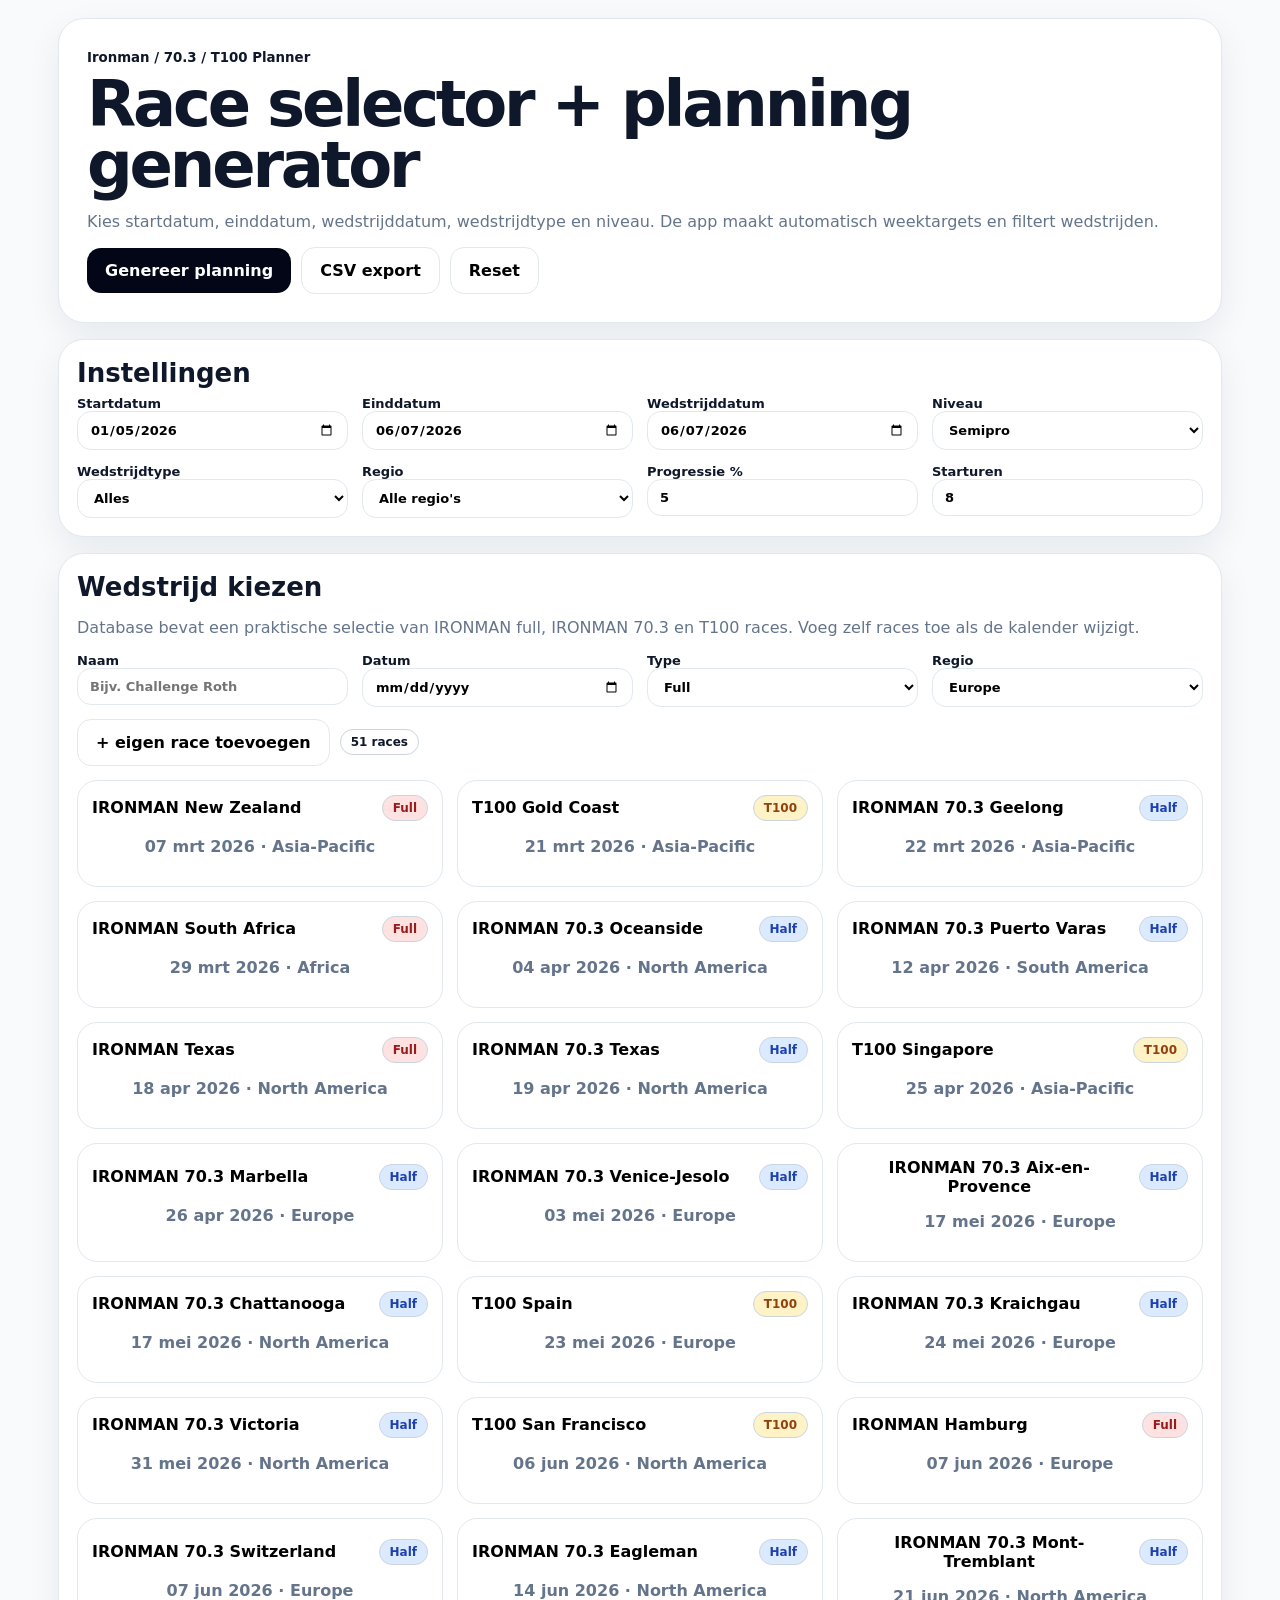
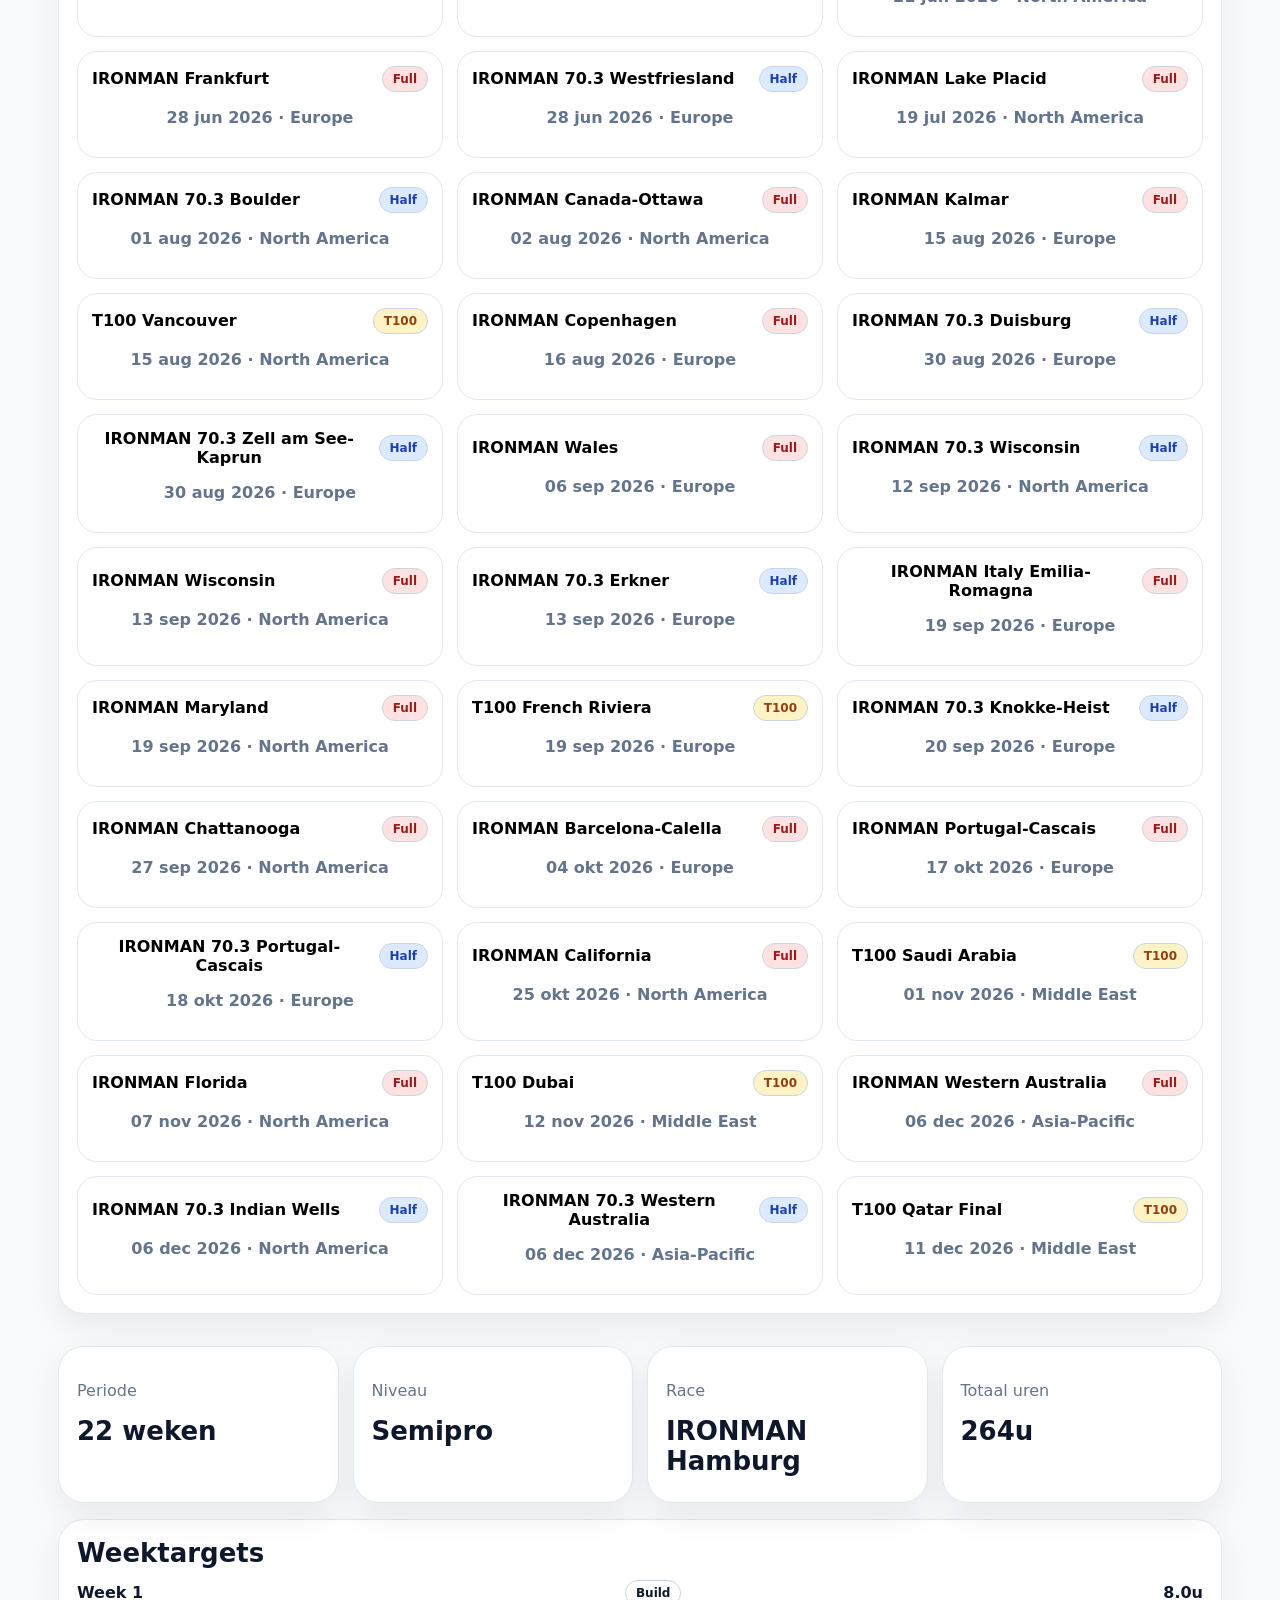
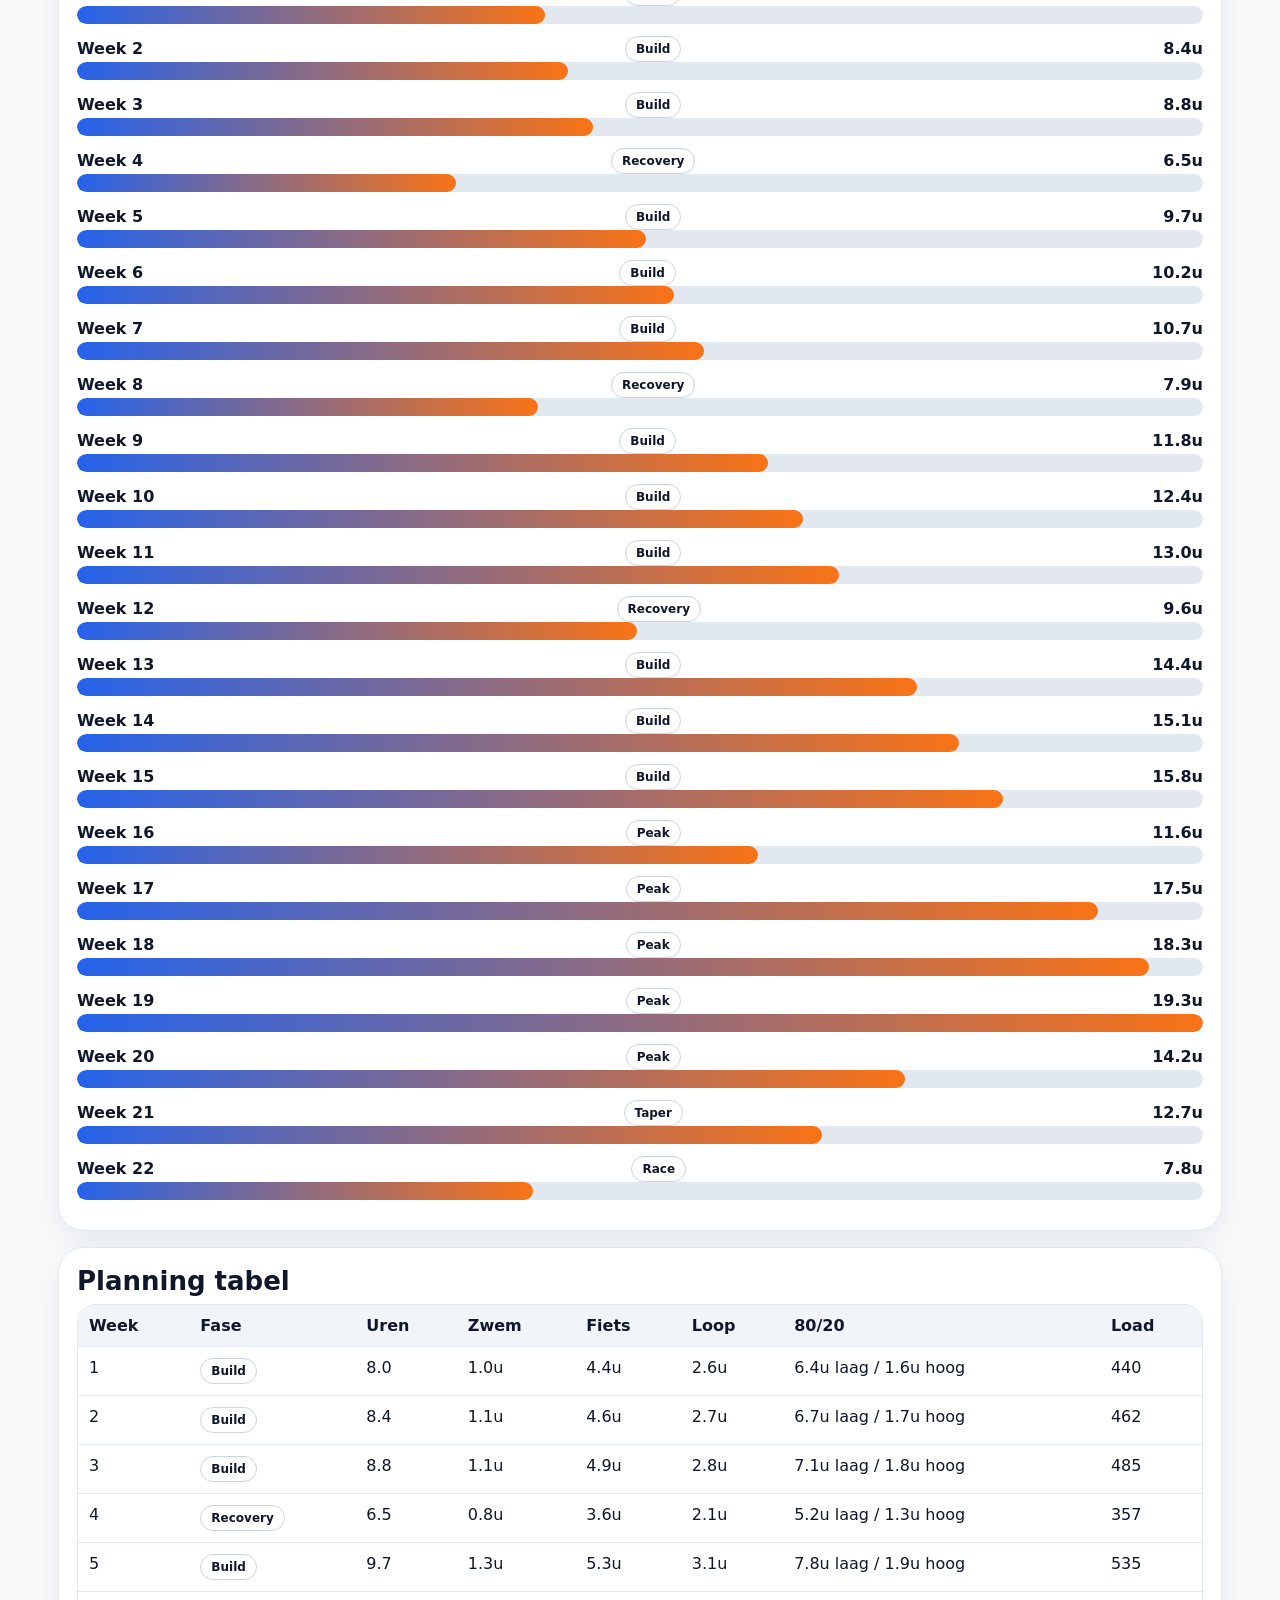
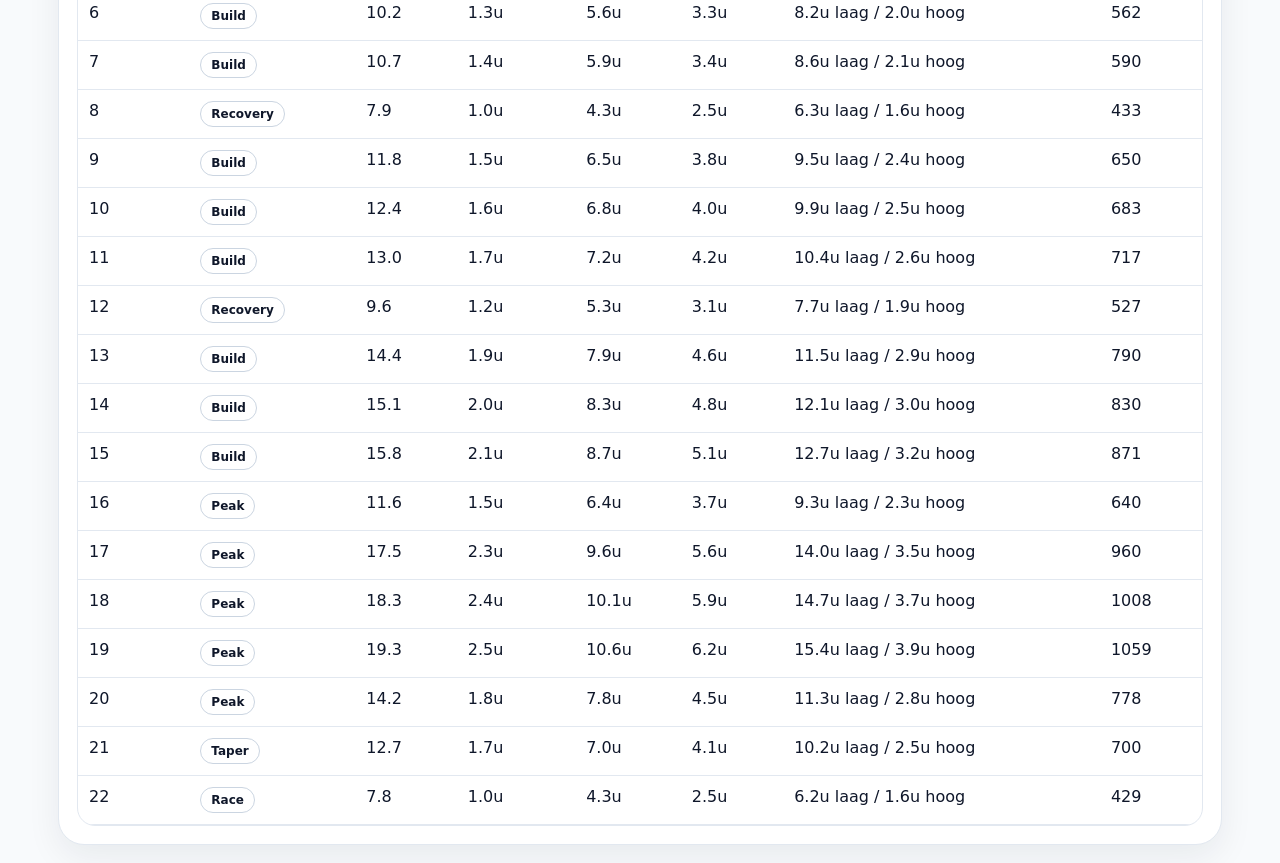
==== race-planner/index.html @ b5384848 "Add race selection planner with dates levels and race database" ====
<!doctype html><html lang="nl"><head><meta charset="utf-8"><meta name="viewport" content="width=device-width,initial-scale=1"><title>Triathlon Race Planner</title><style>*{box-sizing:border-box}body{margin:0;background:#f8fafc;color:#0f172a;font-family:system-ui,-apple-system,Segoe UI,sans-serif}.wrap{max-width:1200px;margin:auto;padding:18px}.hero,.card{background:white;border:1px solid #e2e8f0;border-radius:26px;box-shadow:0 12px 34px #0f172a12}.hero{padding:28px}.card{padding:18px;margin-top:16px}h1{font-size:clamp(34px,7vw,64px);line-height:.95;margin:8px 0 12px;letter-spacing:-.05em}h2{margin:0 0 8px;font-size:26px}p{color:#64748b}.grid{display:grid;gap:14px}.g4{grid-template-columns:repeat(4,1fr)}.g3{grid-template-columns:repeat(3,1fr)}.g2{grid-template-columns:repeat(2,1fr)}.row{display:flex;gap:10px;flex-wrap:wrap;align-items:center}.between{display:flex;justify-content:space-between;gap:12px;align-items:center}label{font-weight:800;font-size:13px}input,select,button{font:inherit;border:1px solid #e2e8f0;border-radius:14px;background:white}input,select{padding:10px 12px;width:100%}button{cursor:pointer;font-weight:900}.btn{background:#020617;color:white;border:none;padding:13px 18px}.btn2{padding:13px 18px}.badge{display:inline-flex;border:1px solid #cbd5e1;border-radius:999px;padding:5px 10px;font-size:12px;font-weight:900}.Full{background:#fee2e2;color:#991b1b}.Half{background:#dbeafe;color:#1e40af}.T100{background:#fef3c7;color:#92400e}.Beginner{background:#dcfce7;color:#166534}.Semipro{background:#ede9fe;color:#6d28d9}.Pro{background:#fce7f3;color:#be185d}.barbg{height:18px;background:#e2e8f0;border-radius:999px;overflow:hidden}.bar{height:100%;border-radius:999px;background:linear-gradient(90deg,#2563eb,#f97316)}table{width:100%;border-collapse:collapse;min-width:840px}th,td{padding:11px;border-bottom:1px solid #e2e8f0;text-align:left;vertical-align:top}th{background:#f1f5f9}.table{overflow-x:auto;border:1px solid #e2e8f0;border-radius:18px}.racecard{border:1px solid #e2e8f0;border-radius:20px;padding:14px;background:#fff}.muted{color:#64748b;font-size:13px}@media(max-width:850px){.g4,.g3,.g2{grid-template-columns:1fr}.between{display:block}.wrap{padding:12px}}</style></head><body><main class="wrap"><section class="hero"><small><b>Ironman / 70.3 / T100 Planner</b></small><h1>Race selector + planning generator</h1><p>Kies startdatum, einddatum, wedstrijddatum, wedstrijdtype en niveau. De app maakt automatisch weektargets en filtert wedstrijden.</p><div class="row"><button class="btn" onclick="generatePlan()">Genereer planning</button><button class="btn2" onclick="exportCsv()">CSV export</button><button class="btn2" onclick="resetAll()">Reset</button></div></section><section class="card"><h2>Instellingen</h2><div class="grid g4"><label>Startdatum<input id="startDate" type="date" value="2026-01-05"></label><label>Einddatum<input id="endDate" type="date" value="2026-06-07"></label><label>Wedstrijddatum<input id="raceDate" type="date" value="2026-06-07"></label><label>Niveau<select id="level" onchange="render()"><option>Beginner</option><option selected>Semipro</option><option>Pro</option></select></label><label>Wedstrijdtype<select id="raceType" onchange="renderRaces()"><option value="all">Alles</option><option value="Full">IRONMAN full</option><option value="Half">IRONMAN 70.3 / halve afstand</option><option value="T100">T100</option></select></label><label>Regio<select id="region" onchange="renderRaces()"><option value="all">Alle regio's</option><option>Europe</option><option>North America</option><option>South America</option><option>Asia-Pacific</option><option>Middle East</option><option>Africa</option></select></label><label>Progressie %<input id="progression" type="number" value="5" step="0.5"></label><label>Starturen<input id="startHours" type="number" value="8" step="0.5"></label></div></section><section class="card"><h2>Wedstrijd kiezen</h2><p>Database bevat een praktische selectie van IRONMAN full, IRONMAN 70.3 en T100 races. Voeg zelf races toe als de kalender wijzigt.</p><div class="grid g4"><label>Naam<input id="customName" placeholder="Bijv. Challenge Roth"></label><label>Datum<input id="customDate" type="date"></label><label>Type<select id="customType"><option>Full</option><option>Half</option><option>T100</option></select></label><label>Regio<select id="customRegion"><option>Europe</option><option>North America</option><option>South America</option><option>Asia-Pacific</option><option>Middle East</option><option>Africa</option></select></label></div><div class="row" style="margin-top:12px"><button class="btn2" onclick="addRace()">+ eigen race toevoegen</button><span id="raceCount" class="badge"></span></div><div id="raceList" class="grid g3" style="margin-top:14px"></div></section><section class="grid g4" id="stats" style="margin-top:16px"></section><section class="card"><h2>Weektargets</h2><div id="bars"></div></section><section class="card"><h2>Planning tabel</h2><div class="table" id="table"></div></section></main><script>const races=[['IRONMAN Hamburg','2026-06-07','Full','Europe'],['IRONMAN Frankfurt','2026-06-28','Full','Europe'],['IRONMAN Copenhagen','2026-08-16','Full','Europe'],['IRONMAN Kalmar','2026-08-15','Full','Europe'],['IRONMAN Wales','2026-09-06','Full','Europe'],['IRONMAN Italy Emilia-Romagna','2026-09-19','Full','Europe'],['IRONMAN Portugal-Cascais','2026-10-17','Full','Europe'],['IRONMAN Barcelona-Calella','2026-10-04','Full','Europe'],['IRONMAN Texas','2026-04-18','Full','North America'],['IRONMAN Lake Placid','2026-07-19','Full','North America'],['IRONMAN Canada-Ottawa','2026-08-02','Full','North America'],['IRONMAN Wisconsin','2026-09-13','Full','North America'],['IRONMAN Maryland','2026-09-19','Full','North America'],['IRONMAN Chattanooga','2026-09-27','Full','North America'],['IRONMAN California','2026-10-25','Full','North America'],['IRONMAN Florida','2026-11-07','Full','North America'],['IRONMAN Western Australia','2026-12-06','Full','Asia-Pacific'],['IRONMAN New Zealand','2026-03-07','Full','Asia-Pacific'],['IRONMAN South Africa','2026-03-29','Full','Africa'],['IRONMAN 70.3 Marbella','2026-04-26','Half','Europe'],['IRONMAN 70.3 Venice-Jesolo','2026-05-03','Half','Europe'],['IRONMAN 70.3 Aix-en-Provence','2026-05-17','Half','Europe'],['IRONMAN 70.3 Kraichgau','2026-05-24','Half','Europe'],['IRONMAN 70.3 Switzerland','2026-06-07','Half','Europe'],['IRONMAN 70.3 Westfriesland','2026-06-28','Half','Europe'],['IRONMAN 70.3 Duisburg','2026-08-30','Half','Europe'],['IRONMAN 70.3 Zell am See-Kaprun','2026-08-30','Half','Europe'],['IRONMAN 70.3 Erkner','2026-09-13','Half','Europe'],['IRONMAN 70.3 Knokke-Heist','2026-09-20','Half','Europe'],['IRONMAN 70.3 Portugal-Cascais','2026-10-18','Half','Europe'],['IRONMAN 70.3 Oceanside','2026-04-04','Half','North America'],['IRONMAN 70.3 Texas','2026-04-19','Half','North America'],['IRONMAN 70.3 Chattanooga','2026-05-17','Half','North America'],['IRONMAN 70.3 Victoria','2026-05-31','Half','North America'],['IRONMAN 70.3 Eagleman','2026-06-14','Half','North America'],['IRONMAN 70.3 Mont-Tremblant','2026-06-21','Half','North America'],['IRONMAN 70.3 Boulder','2026-08-01','Half','North America'],['IRONMAN 70.3 Wisconsin','2026-09-12','Half','North America'],['IRONMAN 70.3 Indian Wells','2026-12-06','Half','North America'],['IRONMAN 70.3 Puerto Varas','2026-04-12','Half','South America'],['IRONMAN 70.3 Geelong','2026-03-22','Half','Asia-Pacific'],['IRONMAN 70.3 Western Australia','2026-12-06','Half','Asia-Pacific'],['T100 Gold Coast','2026-03-21','T100','Asia-Pacific'],['T100 Singapore','2026-04-25','T100','Asia-Pacific'],['T100 Spain','2026-05-23','T100','Europe'],['T100 San Francisco','2026-06-06','T100','North America'],['T100 Vancouver','2026-08-15','T100','North America'],['T100 French Riviera','2026-09-19','T100','Europe'],['T100 Dubai','2026-11-12','T100','Middle East'],['T100 Saudi Arabia','2026-11-01','T100','Middle East'],['T100 Qatar Final','2026-12-11','T100','Middle East']].map((r,i)=>({id:i+1,name:r[0],date:r[1],type:r[2],region:r[3]}));let custom=[],plan=[];function d(id){return document.getElementById(id)}function days(a,b){return Math.max(1,Math.round((new Date(b)-new Date(a))/86400000))}function weeks(a,b){return Math.max(1,Math.ceil(days(a,b)/7))}function fmt(x){return new Intl.DateTimeFormat('nl-NL',{day:'2-digit',month:'short',year:'numeric'}).format(new Date(x))}function levelFactor(){return level.value==='Beginner'?0.72:level.value==='Pro'?1.28:1}function typeFactor(t){return t==='Full'?1:t==='Half'?0.62:0.72}function getRace(){return races.concat(custom).find(r=>r.date===raceDate.value)||null}function filteredRaces(){return races.concat(custom).filter(r=>(raceType.value==='all'||r.type===raceType.value)&&(region.value==='all'||r.region===region.value)).sort((a,b)=>a.date.localeCompare(b.date))}function selectRace(id){const r=races.concat(custom).find(x=>x.id==id);if(!r)return;raceDate.value=r.date;raceType.value=r.type;region.value=r.region;render()}function addRace(){if(!customName.value||!customDate.value)return;custom.push({id:1000+custom.length,name:customName.value,date:customDate.value,type:customType.value,region:customRegion.value});customName.value='';customDate.value='';render()}function generatePlan(){const n=weeks(startDate.value,endDate.value),lf=levelFactor(),tf=typeFactor(raceType.value==='all'?'Full':raceType.value),prog=Number(progression.value)/100,base=Number(startHours.value)*lf*tf;plan=[];for(let i=0;i<n;i++){let h=base*Math.pow(1+prog,i),phase='Build';if((i+1)%4===0){h*=0.7;phase='Recovery'}if(i>=n-2){h*=i===n-1?0.35:0.6;phase=i===n-1?'Race':'Taper'}else if(i>n*0.65)phase='Peak';let swim=h*.13,bike=h*.55,run=h*.32,load=Math.round(h*55);plan.push({week:i+1,phase,hours:h,swim,bike,run,load,low:h*.8,high:h*.2})}render()}function renderRaces(){const list=filteredRaces();raceCount.textContent=list.length+' races';raceList.innerHTML=list.map(r=>`<button class="racecard" onclick="selectRace(${r.id})"><div class="between"><b>${r.name}</b><span class="badge ${r.type}">${r.type}</span></div><p>${fmt(r.date)} · ${r.region}</p></button>`).join('')}function renderStats(){const n=weeks(startDate.value,endDate.value),race=getRace(),total=plan.reduce((a,w)=>a+w.hours,0);stats.innerHTML=[['Periode',n+' weken'],['Niveau',level.value],['Race',race?race.name:'eigen datum'],['Totaal uren',Math.round(total)+'u']].map(x=>`<div class="card"><p>${x[0]}</p><h2>${x[1]}</h2></div>`).join('')}function renderPlan(){const max=Math.max(1,...plan.map(w=>w.hours));bars.innerHTML=plan.map(w=>`<div style="margin:12px 0"><div class="between"><b>Week ${w.week}</b><span class="badge ${w.phase}">${w.phase}</span><b>${w.hours.toFixed(1)}u</b></div><div class="barbg"><div class="bar" style="width:${Math.max(4,w.hours/max*100)}%"></div></div></div>`).join('');table.innerHTML='<table><thead><tr><th>Week</th><th>Fase</th><th>Uren</th><th>Zwem</th><th>Fiets</th><th>Loop</th><th>80/20</th><th>Load</th></tr></thead><tbody>'+plan.map(w=>`<tr><td>${w.week}</td><td><span class="badge ${w.phase}">${w.phase}</span></td><td>${w.hours.toFixed(1)}</td><td>${w.swim.toFixed(1)}u</td><td>${w.bike.toFixed(1)}u</td><td>${w.run.toFixed(1)}u</td><td>${w.low.toFixed(1)}u laag / ${w.high.toFixed(1)}u hoog</td><td>${w.load}</td></tr>`).join('')+'</tbody></table>'}function exportCsv(){const rows=[['Week','Fase','Uren','Swim','Bike','Run','Low','High','Load'],...plan.map(w=>[w.week,w.phase,w.hours.toFixed(1),w.swim.toFixed(1),w.bike.toFixed(1),w.run.toFixed(1),w.low.toFixed(1),w.high.toFixed(1),w.load])];const csv=rows.map(r=>r.join(',')).join('\n');const a=document.createElement('a');a.href=URL.createObjectURL(new Blob([csv],{type:'text/csv'}));a.download='triathlon_training_plan.csv';a.click()}function resetAll(){custom=[];plan=[];startDate.value='2026-01-05';endDate.value='2026-06-07';raceDate.value='2026-06-07';raceType.value='all';region.value='all';level.value='Semipro';render()}function render(){renderRaces();renderStats();renderPlan()}console.assert(weeks('2026-01-01','2026-01-15')===2,'weeks calc');console.assert(races.some(r=>r.type==='T100'),'T100 races exist');console.assert(races.some(r=>r.type==='Half'),'70.3 races exist');generatePlan();</script></body></html>
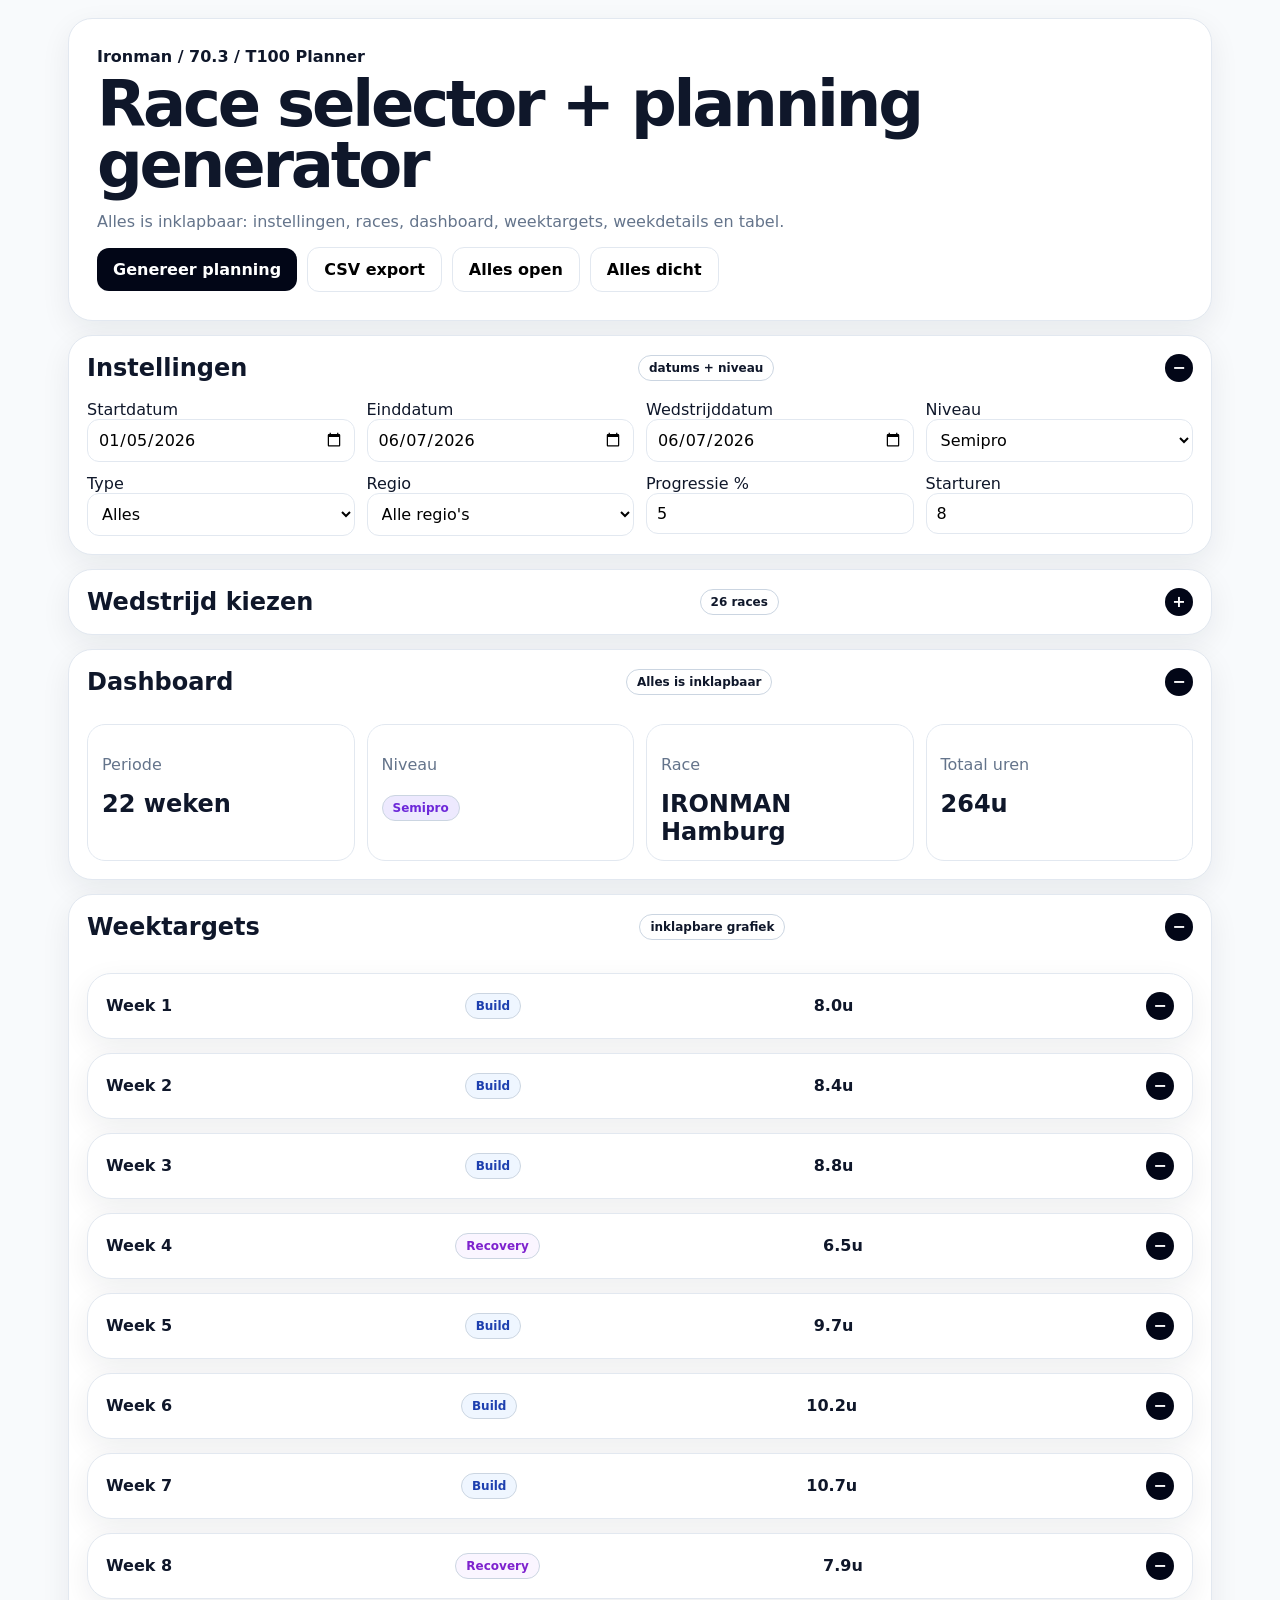
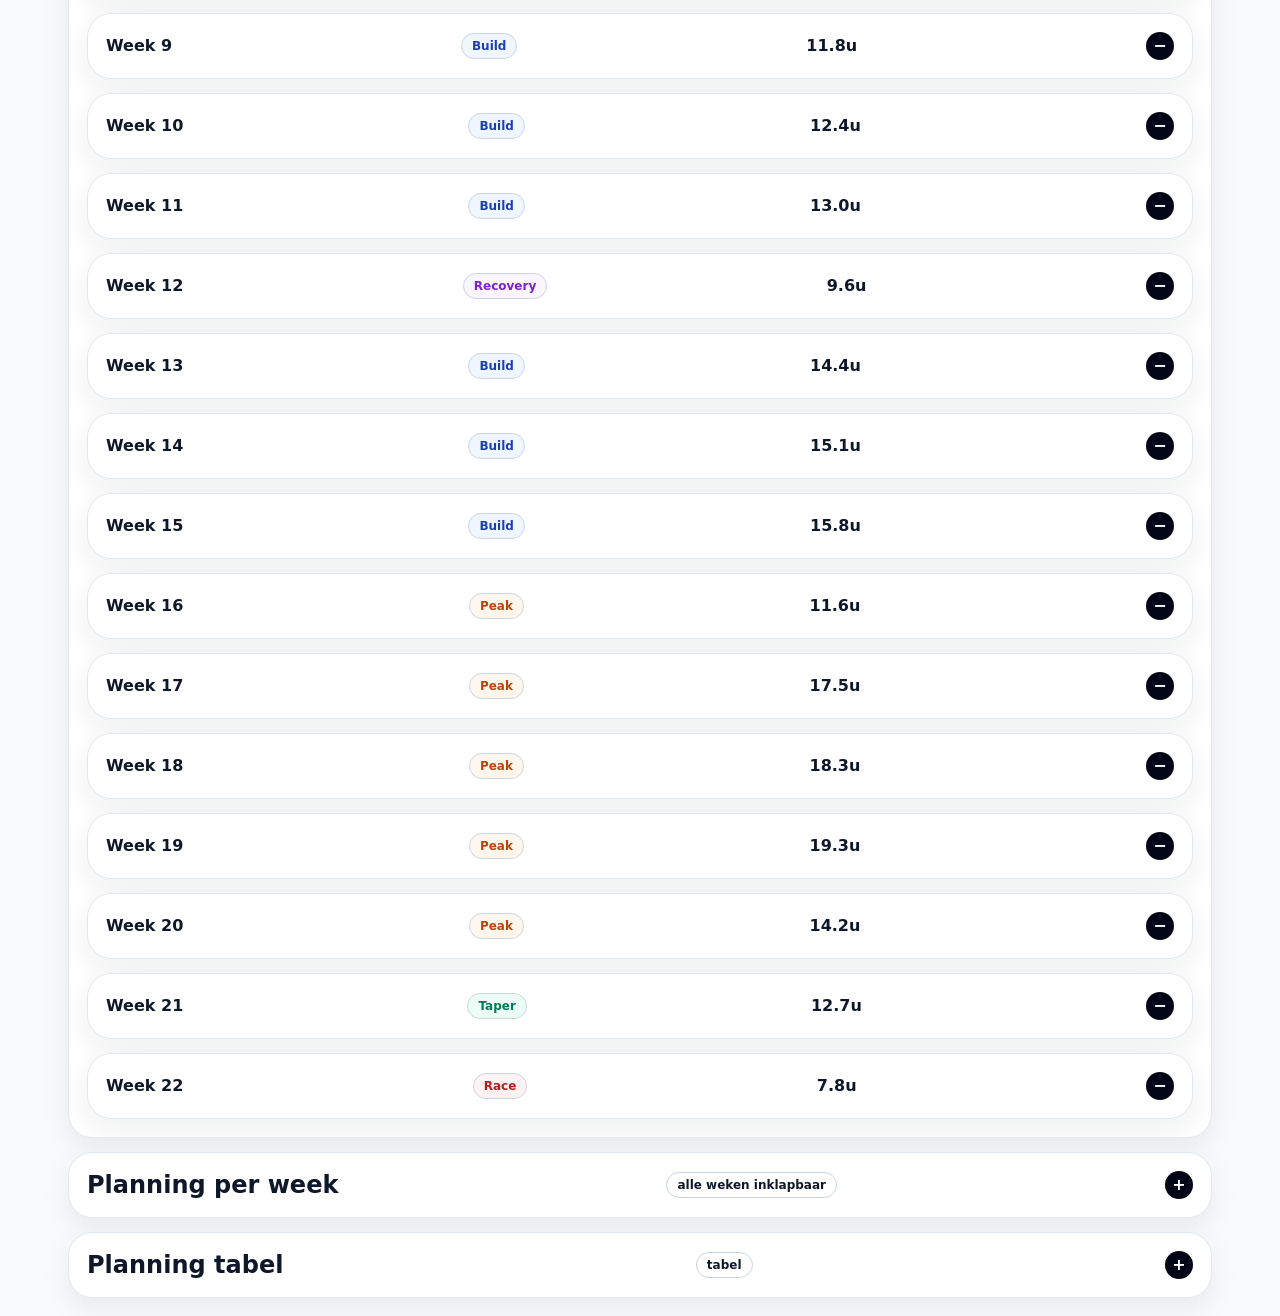
==== commit a61c62f2: "Make race planner fully collapsible" ====
--- a/race-planner/index.html
+++ b/race-planner/index.html
@@ -1 +1 @@
-<!doctype html><html lang="nl"><head><meta charset="utf-8"><meta name="viewport" content="width=device-width,initial-scale=1"><title>Triathlon Race Planner</title><style>*{box-sizing:border-box}body{margin:0;background:#f8fafc;color:#0f172a;font-family:system-ui,-apple-system,Segoe UI,sans-serif}.wrap{max-width:1200px;margin:auto;padding:18px}.hero,.card{background:white;border:1px solid #e2e8f0;border-radius:26px;box-shadow:0 12px 34px #0f172a12}.hero{padding:28px}.card{padding:18px;margin-top:16px}h1{font-size:clamp(34px,7vw,64px);line-height:.95;margin:8px 0 12px;letter-spacing:-.05em}h2{margin:0 0 8px;font-size:26px}p{color:#64748b}.grid{display:grid;gap:14px}.g4{grid-template-columns:repeat(4,1fr)}.g3{grid-template-columns:repeat(3,1fr)}.g2{grid-template-columns:repeat(2,1fr)}.row{display:flex;gap:10px;flex-wrap:wrap;align-items:center}.between{display:flex;justify-content:space-between;gap:12px;align-items:center}label{font-weight:800;font-size:13px}input,select,button{font:inherit;border:1px solid #e2e8f0;border-radius:14px;background:white}input,select{padding:10px 12px;width:100%}button{cursor:pointer;font-weight:900}.btn{background:#020617;color:white;border:none;padding:13px 18px}.btn2{padding:13px 18px}.badge{display:inline-flex;border:1px solid #cbd5e1;border-radius:999px;padding:5px 10px;font-size:12px;font-weight:900}.Full{background:#fee2e2;color:#991b1b}.Half{background:#dbeafe;color:#1e40af}.T100{background:#fef3c7;color:#92400e}.Beginner{background:#dcfce7;color:#166534}.Semipro{background:#ede9fe;color:#6d28d9}.Pro{background:#fce7f3;color:#be185d}.barbg{height:18px;background:#e2e8f0;border-radius:999px;overflow:hidden}.bar{height:100%;border-radius:999px;background:linear-gradient(90deg,#2563eb,#f97316)}table{width:100%;border-collapse:collapse;min-width:840px}th,td{padding:11px;border-bottom:1px solid #e2e8f0;text-align:left;vertical-align:top}th{background:#f1f5f9}.table{overflow-x:auto;border:1px solid #e2e8f0;border-radius:18px}.racecard{border:1px solid #e2e8f0;border-radius:20px;padding:14px;background:#fff}.muted{color:#64748b;font-size:13px}@media(max-width:850px){.g4,.g3,.g2{grid-template-columns:1fr}.between{display:block}.wrap{padding:12px}}</style></head><body><main class="wrap"><section class="hero"><small><b>Ironman / 70.3 / T100 Planner</b></small><h1>Race selector + planning generator</h1><p>Kies startdatum, einddatum, wedstrijddatum, wedstrijdtype en niveau. De app maakt automatisch weektargets en filtert wedstrijden.</p><div class="row"><button class="btn" onclick="generatePlan()">Genereer planning</button><button class="btn2" onclick="exportCsv()">CSV export</button><button class="btn2" onclick="resetAll()">Reset</button></div></section><section class="card"><h2>Instellingen</h2><div class="grid g4"><label>Startdatum<input id="startDate" type="date" value="2026-01-05"></label><label>Einddatum<input id="endDate" type="date" value="2026-06-07"></label><label>Wedstrijddatum<input id="raceDate" type="date" value="2026-06-07"></label><label>Niveau<select id="level" onchange="render()"><option>Beginner</option><option selected>Semipro</option><option>Pro</option></select></label><label>Wedstrijdtype<select id="raceType" onchange="renderRaces()"><option value="all">Alles</option><option value="Full">IRONMAN full</option><option value="Half">IRONMAN 70.3 / halve afstand</option><option value="T100">T100</option></select></label><label>Regio<select id="region" onchange="renderRaces()"><option value="all">Alle regio's</option><option>Europe</option><option>North America</option><option>South America</option><option>Asia-Pacific</option><option>Middle East</option><option>Africa</option></select></label><label>Progressie %<input id="progression" type="number" value="5" step="0.5"></label><label>Starturen<input id="startHours" type="number" value="8" step="0.5"></label></div></section><section class="card"><h2>Wedstrijd kiezen</h2><p>Database bevat een praktische selectie van IRONMAN full, IRONMAN 70.3 en T100 races. Voeg zelf races toe als de kalender wijzigt.</p><div class="grid g4"><label>Naam<input id="customName" placeholder="Bijv. Challenge Roth"></label><label>Datum<input id="customDate" type="date"></label><label>Type<select id="customType"><option>Full</option><option>Half</option><option>T100</option></select></label><label>Regio<select id="customRegion"><option>Europe</option><option>North America</option><option>South America</option><option>Asia-Pacific</option><option>Middle East</option><option>Africa</option></select></label></div><div class="row" style="margin-top:12px"><button class="btn2" onclick="addRace()">+ eigen race toevoegen</button><span id="raceCount" class="badge"></span></div><div id="raceList" class="grid g3" style="margin-top:14px"></div></section><section class="grid g4" id="stats" style="margin-top:16px"></section><section class="card"><h2>Weektargets</h2><div id="bars"></div></section><section class="card"><h2>Planning tabel</h2><div class="table" id="table"></div></section></main><script>const races=[['IRONMAN Hamburg','2026-06-07','Full','Europe'],['IRONMAN Frankfurt','2026-06-28','Full','Europe'],['IRONMAN Copenhagen','2026-08-16','Full','Europe'],['IRONMAN Kalmar','2026-08-15','Full','Europe'],['IRONMAN Wales','2026-09-06','Full','Europe'],['IRONMAN Italy Emilia-Romagna','2026-09-19','Full','Europe'],['IRONMAN Portugal-Cascais','2026-10-17','Full','Europe'],['IRONMAN Barcelona-Calella','2026-10-04','Full','Europe'],['IRONMAN Texas','2026-04-18','Full','North America'],['IRONMAN Lake Placid','2026-07-19','Full','North America'],['IRONMAN Canada-Ottawa','2026-08-02','Full','North America'],['IRONMAN Wisconsin','2026-09-13','Full','North America'],['IRONMAN Maryland','2026-09-19','Full','North America'],['IRONMAN Chattanooga','2026-09-27','Full','North America'],['IRONMAN California','2026-10-25','Full','North America'],['IRONMAN Florida','2026-11-07','Full','North America'],['IRONMAN Western Australia','2026-12-06','Full','Asia-Pacific'],['IRONMAN New Zealand','2026-03-07','Full','Asia-Pacific'],['IRONMAN South Africa','2026-03-29','Full','Africa'],['IRONMAN 70.3 Marbella','2026-04-26','Half','Europe'],['IRONMAN 70.3 Venice-Jesolo','2026-05-03','Half','Europe'],['IRONMAN 70.3 Aix-en-Provence','2026-05-17','Half','Europe'],['IRONMAN 70.3 Kraichgau','2026-05-24','Half','Europe'],['IRONMAN 70.3 Switzerland','2026-06-07','Half','Europe'],['IRONMAN 70.3 Westfriesland','2026-06-28','Half','Europe'],['IRONMAN 70.3 Duisburg','2026-08-30','Half','Europe'],['IRONMAN 70.3 Zell am See-Kaprun','2026-08-30','Half','Europe'],['IRONMAN 70.3 Erkner','2026-09-13','Half','Europe'],['IRONMAN 70.3 Knokke-Heist','2026-09-20','Half','Europe'],['IRONMAN 70.3 Portugal-Cascais','2026-10-18','Half','Europe'],['IRONMAN 70.3 Oceanside','2026-04-04','Half','North America'],['IRONMAN 70.3 Texas','2026-04-19','Half','North America'],['IRONMAN 70.3 Chattanooga','2026-05-17','Half','North America'],['IRONMAN 70.3 Victoria','2026-05-31','Half','North America'],['IRONMAN 70.3 Eagleman','2026-06-14','Half','North America'],['IRONMAN 70.3 Mont-Tremblant','2026-06-21','Half','North America'],['IRONMAN 70.3 Boulder','2026-08-01','Half','North America'],['IRONMAN 70.3 Wisconsin','2026-09-12','Half','North America'],['IRONMAN 70.3 Indian Wells','2026-12-06','Half','North America'],['IRONMAN 70.3 Puerto Varas','2026-04-12','Half','South America'],['IRONMAN 70.3 Geelong','2026-03-22','Half','Asia-Pacific'],['IRONMAN 70.3 Western Australia','2026-12-06','Half','Asia-Pacific'],['T100 Gold Coast','2026-03-21','T100','Asia-Pacific'],['T100 Singapore','2026-04-25','T100','Asia-Pacific'],['T100 Spain','2026-05-23','T100','Europe'],['T100 San Francisco','2026-06-06','T100','North America'],['T100 Vancouver','2026-08-15','T100','North America'],['T100 French Riviera','2026-09-19','T100','Europe'],['T100 Dubai','2026-11-12','T100','Middle East'],['T100 Saudi Arabia','2026-11-01','T100','Middle East'],['T100 Qatar Final','2026-12-11','T100','Middle East']].map((r,i)=>({id:i+1,name:r[0],date:r[1],type:r[2],region:r[3]}));let custom=[],plan=[];function d(id){return document.getElementById(id)}function days(a,b){return Math.max(1,Math.round((new Date(b)-new Date(a))/86400000))}function weeks(a,b){return Math.max(1,Math.ceil(days(a,b)/7))}function fmt(x){return new Intl.DateTimeFormat('nl-NL',{day:'2-digit',month:'short',year:'numeric'}).format(new Date(x))}function levelFactor(){return level.value==='Beginner'?0.72:level.value==='Pro'?1.28:1}function typeFactor(t){return t==='Full'?1:t==='Half'?0.62:0.72}function getRace(){return races.concat(custom).find(r=>r.date===raceDate.value)||null}function filteredRaces(){return races.concat(custom).filter(r=>(raceType.value==='all'||r.type===raceType.value)&&(region.value==='all'||r.region===region.value)).sort((a,b)=>a.date.localeCompare(b.date))}function selectRace(id){const r=races.concat(custom).find(x=>x.id==id);if(!r)return;raceDate.value=r.date;raceType.value=r.type;region.value=r.region;render()}function addRace(){if(!customName.value||!customDate.value)return;custom.push({id:1000+custom.length,name:customName.value,date:customDate.value,type:customType.value,region:customRegion.value});customName.value='';customDate.value='';render()}function generatePlan(){const n=weeks(startDate.value,endDate.value),lf=levelFactor(),tf=typeFactor(raceType.value==='all'?'Full':raceType.value),prog=Number(progression.value)/100,base=Number(startHours.value)*lf*tf;plan=[];for(let i=0;i<n;i++){let h=base*Math.pow(1+prog,i),phase='Build';if((i+1)%4===0){h*=0.7;phase='Recovery'}if(i>=n-2){h*=i===n-1?0.35:0.6;phase=i===n-1?'Race':'Taper'}else if(i>n*0.65)phase='Peak';let swim=h*.13,bike=h*.55,run=h*.32,load=Math.round(h*55);plan.push({week:i+1,phase,hours:h,swim,bike,run,load,low:h*.8,high:h*.2})}render()}function renderRaces(){const list=filteredRaces();raceCount.textContent=list.length+' races';raceList.innerHTML=list.map(r=>`<button class="racecard" onclick="selectRace(${r.id})"><div class="between"><b>${r.name}</b><span class="badge ${r.type}">${r.type}</span></div><p>${fmt(r.date)} · ${r.region}</p></button>`).join('')}function renderStats(){const n=weeks(startDate.value,endDate.value),race=getRace(),total=plan.reduce((a,w)=>a+w.hours,0);stats.innerHTML=[['Periode',n+' weken'],['Niveau',level.value],['Race',race?race.name:'eigen datum'],['Totaal uren',Math.round(total)+'u']].map(x=>`<div class="card"><p>${x[0]}</p><h2>${x[1]}</h2></div>`).join('')}function renderPlan(){const max=Math.max(1,...plan.map(w=>w.hours));bars.innerHTML=plan.map(w=>`<div style="margin:12px 0"><div class="between"><b>Week ${w.week}</b><span class="badge ${w.phase}">${w.phase}</span><b>${w.hours.toFixed(1)}u</b></div><div class="barbg"><div class="bar" style="width:${Math.max(4,w.hours/max*100)}%"></div></div></div>`).join('');table.innerHTML='<table><thead><tr><th>Week</th><th>Fase</th><th>Uren</th><th>Zwem</th><th>Fiets</th><th>Loop</th><th>80/20</th><th>Load</th></tr></thead><tbody>'+plan.map(w=>`<tr><td>${w.week}</td><td><span class="badge ${w.phase}">${w.phase}</span></td><td>${w.hours.toFixed(1)}</td><td>${w.swim.toFixed(1)}u</td><td>${w.bike.toFixed(1)}u</td><td>${w.run.toFixed(1)}u</td><td>${w.low.toFixed(1)}u laag / ${w.high.toFixed(1)}u hoog</td><td>${w.load}</td></tr>`).join('')+'</tbody></table>'}function exportCsv(){const rows=[['Week','Fase','Uren','Swim','Bike','Run','Low','High','Load'],...plan.map(w=>[w.week,w.phase,w.hours.toFixed(1),w.swim.toFixed(1),w.bike.toFixed(1),w.run.toFixed(1),w.low.toFixed(1),w.high.toFixed(1),w.load])];const csv=rows.map(r=>r.join(',')).join('\n');const a=document.createElement('a');a.href=URL.createObjectURL(new Blob([csv],{type:'text/csv'}));a.download='triathlon_training_plan.csv';a.click()}function resetAll(){custom=[];plan=[];startDate.value='2026-01-05';endDate.value='2026-06-07';raceDate.value='2026-06-07';raceType.value='all';region.value='all';level.value='Semipro';render()}function render(){renderRaces();renderStats();renderPlan()}console.assert(weeks('2026-01-01','2026-01-15')===2,'weeks calc');console.assert(races.some(r=>r.type==='T100'),'T100 races exist');console.assert(races.some(r=>r.type==='Half'),'70.3 races exist');generatePlan();</script></body></html>+<!doctype html><html lang="nl"><head><meta charset="utf-8"><meta name="viewport" content="width=device-width,initial-scale=1"><title>Race Planner</title><style>*{box-sizing:border-box}body{margin:0;background:#f8fafc;color:#0f172a;font-family:system-ui}.wrap{max-width:1180px;margin:auto;padding:18px}.hero,details{background:#fff;border:1px solid #e2e8f0;border-radius:24px;box-shadow:0 10px 30px #0f172a12}.hero{padding:28px}details{margin-top:14px;overflow:hidden}summary{cursor:pointer;list-style:none;padding:18px;font-weight:900;display:flex;justify-content:space-between;gap:12px;align-items:center}summary::-webkit-details-marker{display:none}summary:after{content:'+';background:#020617;color:#fff;border-radius:99px;width:28px;height:28px;display:grid;place-items:center}details[open] summary:after{content:'−'}.content{padding:0 18px 18px}.card{background:#fff;border:1px solid #e2e8f0;border-radius:18px;padding:14px;margin-top:10px}h1{font-size:clamp(34px,7vw,64px);line-height:.95;margin:8px 0 12px;letter-spacing:-.05em}h2{margin:0}.grid{display:grid;gap:12px}.g4{grid-template-columns:repeat(4,1fr)}.g3{grid-template-columns:repeat(3,1fr)}.row{display:flex;gap:10px;flex-wrap:wrap;align-items:center}.between{display:flex;justify-content:space-between;gap:12px;align-items:center}p{color:#64748b}input,select,button{font:inherit;border:1px solid #e2e8f0;border-radius:12px;background:#fff}input,select{padding:10px;width:100%}button{cursor:pointer;font-weight:900}.btn{background:#020617;color:white;border:0;padding:12px 16px}.btn2{padding:12px 16px}.badge{border:1px solid #cbd5e1;border-radius:99px;padding:5px 10px;font-size:12px;font-weight:900;display:inline-flex}.Full{background:#fee2e2;color:#991b1b}.Half{background:#dbeafe;color:#1e40af}.T100{background:#fef3c7;color:#92400e}.Beginner{background:#dcfce7;color:#166534}.Semipro{background:#ede9fe;color:#6d28d9}.Pro{background:#fce7f3;color:#be185d}.Build{background:#eff6ff;color:#1e40af}.Peak{background:#fff7ed;color:#c2410c}.Recovery{background:#faf5ff;color:#7e22ce}.Taper{background:#ecfdf5;color:#047857}.Race{background:#fef2f2;color:#b91c1c}.barbg{height:18px;background:#e2e8f0;border-radius:99px;overflow:hidden}.bar{height:100%;background:linear-gradient(90deg,#2563eb,#f97316)}table{width:100%;border-collapse:collapse;min-width:780px}th,td{padding:10px;border-bottom:1px solid #e2e8f0;text-align:left}th{background:#f1f5f9}.table{overflow:auto;border:1px solid #e2e8f0;border-radius:14px}@media(max-width:850px){.g4,.g3{grid-template-columns:1fr}.between,summary{display:block}}</style></head><body><main class="wrap"><section class="hero"><b>Ironman / 70.3 / T100 Planner</b><h1>Race selector + planning generator</h1><p>Alles is inklapbaar: instellingen, races, dashboard, weektargets, weekdetails en tabel.</p><div class="row"><button class="btn" onclick="generatePlan()">Genereer planning</button><button class="btn2" onclick="exportCsv()">CSV export</button><button class="btn2" onclick="toggleAll(true)">Alles open</button><button class="btn2" onclick="toggleAll(false)">Alles dicht</button></div></section><details open><summary><h2>Instellingen</h2><span class="badge">datums + niveau</span></summary><div class="content"><div class="grid g4"><label>Startdatum<input id="startDate" type="date" value="2026-01-05"></label><label>Einddatum<input id="endDate" type="date" value="2026-06-07"></label><label>Wedstrijddatum<input id="raceDate" type="date" value="2026-06-07"></label><label>Niveau<select id="level" onchange="render()"><option>Beginner</option><option selected>Semipro</option><option>Pro</option></select></label><label>Type<select id="raceType" onchange="render()"><option value="all">Alles</option><option value="Full">IRONMAN full</option><option value="Half">70.3 / halve afstand</option><option value="T100">T100</option></select></label><label>Regio<select id="region" onchange="render()"><option value="all">Alle regio's</option><option>Europe</option><option>North America</option><option>South America</option><option>Asia-Pacific</option><option>Middle East</option><option>Africa</option></select></label><label>Progressie %<input id="progression" type="number" value="5" step="0.5"></label><label>Starturen<input id="startHours" type="number" value="8" step="0.5"></label></div></div></details><details><summary><h2>Wedstrijd kiezen</h2><span id="raceCount" class="badge"></span></summary><div class="content"><div class="grid g4"><label>Naam<input id="customName" placeholder="Eigen race"></label><label>Datum<input id="customDate" type="date"></label><label>Type<select id="customType"><option>Full</option><option>Half</option><option>T100</option></select></label><label>Regio<select id="customRegion"><option>Europe</option><option>North America</option><option>South America</option><option>Asia-Pacific</option><option>Middle East</option><option>Africa</option></select></label></div><button class="btn2" onclick="addRace()" style="margin-top:12px">+ eigen race toevoegen</button><div id="raceList" class="grid g3" style="margin-top:12px"></div></div></details><details open><summary><h2>Dashboard</h2><span id="advice" class="badge"></span></summary><div class="content"><div class="grid g4" id="stats"></div></div></details><details open><summary><h2>Weektargets</h2><span class="badge">inklapbare grafiek</span></summary><div class="content" id="bars"></div></details><details><summary><h2>Planning per week</h2><span class="badge">alle weken inklapbaar</span></summary><div class="content" id="weekCards"></div></details><details><summary><h2>Planning tabel</h2><span class="badge">tabel</span></summary><div class="content"><div class="table" id="table"></div></div></details></main><script>const raceRows=[['IRONMAN Hamburg','2026-06-07','Full','Europe'],['IRONMAN Frankfurt','2026-06-28','Full','Europe'],['IRONMAN Copenhagen','2026-08-16','Full','Europe'],['IRONMAN Barcelona','2026-10-04','Full','Europe'],['IRONMAN Texas','2026-04-18','Full','North America'],['IRONMAN Lake Placid','2026-07-19','Full','North America'],['IRONMAN Florida','2026-11-07','Full','North America'],['IRONMAN New Zealand','2026-03-07','Full','Asia-Pacific'],['IRONMAN South Africa','2026-03-29','Full','Africa'],['IRONMAN 70.3 Marbella','2026-04-26','Half','Europe'],['IRONMAN 70.3 Venice-Jesolo','2026-05-03','Half','Europe'],['IRONMAN 70.3 Aix-en-Provence','2026-05-17','Half','Europe'],['IRONMAN 70.3 Westfriesland','2026-06-28','Half','Europe'],['IRONMAN 70.3 Knokke-Heist','2026-09-20','Half','Europe'],['IRONMAN 70.3 Oceanside','2026-04-04','Half','North America'],['IRONMAN 70.3 Texas','2026-04-19','Half','North America'],['IRONMAN 70.3 Boulder','2026-08-01','Half','North America'],['IRONMAN 70.3 Geelong','2026-03-22','Half','Asia-Pacific'],['T100 Gold Coast','2026-03-21','T100','Asia-Pacific'],['T100 Singapore','2026-04-25','T100','Asia-Pacific'],['T100 Spain','2026-05-23','T100','Europe'],['T100 San Francisco','2026-06-06','T100','North America'],['T100 Vancouver','2026-08-15','T100','North America'],['T100 French Riviera','2026-09-19','T100','Europe'],['T100 Dubai','2026-11-12','T100','Middle East'],['T100 Qatar Final','2026-12-11','T100','Middle East']];const baseRaces=raceRows.map((r,i)=>({id:i+1,name:r[0],date:r[1],type:r[2],region:r[3]}));let custom=[],plan=[];const weeks=(a,b)=>Math.max(1,Math.ceil(Math.max(1,(new Date(b)-new Date(a))/86400000)/7));const fmt=x=>new Intl.DateTimeFormat('nl-NL',{day:'2-digit',month:'short',year:'numeric'}).format(new Date(x));function allRaces(){return baseRaces.concat(custom)}function filtered(){return allRaces().filter(r=>(raceType.value==='all'||r.type===raceType.value)&&(region.value==='all'||r.region===region.value)).sort((a,b)=>a.date.localeCompare(b.date))}function levelFactor(){return level.value==='Beginner'?.72:level.value==='Pro'?1.28:1}function typeFactor(t){return t==='Full'?1:t==='Half'?.62:.72}function selectRace(id){const r=allRaces().find(x=>x.id==id);if(!r)return;raceDate.value=r.date;raceType.value=r.type;region.value=r.region;render()}function addRace(){if(!customName.value||!customDate.value)return;custom.push({id:1000+custom.length,name:customName.value,date:customDate.value,type:customType.value,region:customRegion.value});customName.value='';customDate.value='';render()}function generatePlan(){const n=weeks(startDate.value,endDate.value),base=Number(startHours.value)*levelFactor()*typeFactor(raceType.value==='all'?'Full':raceType.value),prog=Number(progression.value)/100;plan=[];for(let i=0;i<n;i++){let h=base*Math.pow(1+prog,i),phase='Build';if((i+1)%4===0){h*=.7;phase='Recovery'}if(i>=n-2){h*=i===n-1?.35:.6;phase=i===n-1?'Race':'Taper'}else if(i>n*.65)phase='Peak';plan.push({week:i+1,phase,hours:h,swim:h*.13,bike:h*.55,run:h*.32,low:h*.8,high:h*.2,load:Math.round(h*55)})}render()}function renderRaces(){const list=filtered();raceCount.textContent=list.length+' races';raceList.innerHTML=list.map(r=>`<button class="card" onclick="selectRace(${r.id})"><div class="between"><b>${r.name}</b><span class="badge ${r.type}">${r.type}</span></div><p>${fmt(r.date)} · ${r.region}</p></button>`).join('')}function renderStats(){const total=plan.reduce((a,w)=>a+w.hours,0),race=allRaces().find(r=>r.date===raceDate.value);stats.innerHTML=[['Periode',weeks(startDate.value,endDate.value)+' weken'],['Niveau',`<span class="badge ${level.value}">${level.value}</span>`],['Race',race?race.name:'eigen datum'],['Totaal uren',Math.round(total)+'u']].map(x=>`<div class="card"><p>${x[0]}</p><h2>${x[1]}</h2></div>`).join('');advice.textContent='Alles is inklapbaar'}function renderPlan(){const max=Math.max(1,...plan.map(w=>w.hours));bars.innerHTML=plan.map(w=>`<details><summary><b>Week ${w.week}</b><span class="badge ${w.phase}">${w.phase}</span><b>${w.hours.toFixed(1)}u</b></summary><div class="content"><div class="barbg"><div class="bar" style="width:${Math.max(4,w.hours/max*100)}%"></div></div><div class="grid g4"><div class="card"><p>Zwem</p><h3>${w.swim.toFixed(1)}u</h3></div><div class="card"><p>Fiets</p><h3>${w.bike.toFixed(1)}u</h3></div><div class="card"><p>Loop</p><h3>${w.run.toFixed(1)}u</h3></div><div class="card"><p>80/20</p><h3>${w.low.toFixed(1)} / ${w.high.toFixed(1)}u</h3></div></div></div></details>`).join('');weekCards.innerHTML=plan.map(w=>`<details><summary><b>Week ${w.week}</b><span class="badge ${w.phase}">${w.phase}</span><b>${w.hours.toFixed(1)}u</b></summary><div class="content"><pre>Week ${w.week}\n- Fase: ${w.phase}\n- Totaal: ${w.hours.toFixed(1)} uur\n- Zwemmen: ${w.swim.toFixed(1)} uur\n- Fietsen: ${w.bike.toFixed(1)} uur\n- Lopen: ${w.run.toFixed(1)} uur\n- Laag intensief: ${w.low.toFixed(1)} uur\n- Hoog intensief: ${w.high.toFixed(1)} uur\n- Load: ${w.load}</pre></div></details>`).join('');table.innerHTML='<table><thead><tr><th>Week</th><th>Fase</th><th>Uren</th><th>Zwem</th><th>Fiets</th><th>Loop</th><th>80/20</th><th>Load</th></tr></thead><tbody>'+plan.map(w=>`<tr><td>${w.week}</td><td><span class="badge ${w.phase}">${w.phase}</span></td><td>${w.hours.toFixed(1)}</td><td>${w.swim.toFixed(1)}u</td><td>${w.bike.toFixed(1)}u</td><td>${w.run.toFixed(1)}u</td><td>${w.low.toFixed(1)}u laag / ${w.high.toFixed(1)}u hoog</td><td>${w.load}</td></tr>`).join('')+'</tbody></table>'}function exportCsv(){const rows=[['Week','Fase','Uren','Swim','Bike','Run','Low','High','Load'],...plan.map(w=>[w.week,w.phase,w.hours.toFixed(1),w.swim.toFixed(1),w.bike.toFixed(1),w.run.toFixed(1),w.low.toFixed(1),w.high.toFixed(1),w.load])];const a=document.createElement('a');a.href=URL.createObjectURL(new Blob([rows.map(r=>r.join(',')).join('\n')],{type:'text/csv'}));a.download='triathlon_training_plan.csv';a.click()}function toggleAll(open){document.querySelectorAll('details').forEach(x=>x.open=open)}function resetAll(){custom=[];plan=[];generatePlan()}function render(){renderRaces();renderStats();renderPlan()}console.assert(weeks('2026-01-01','2026-01-15')===2,'weeks calc');console.assert(baseRaces.some(r=>r.type==='T100'),'T100 races exist');generatePlan();</script></body></html>
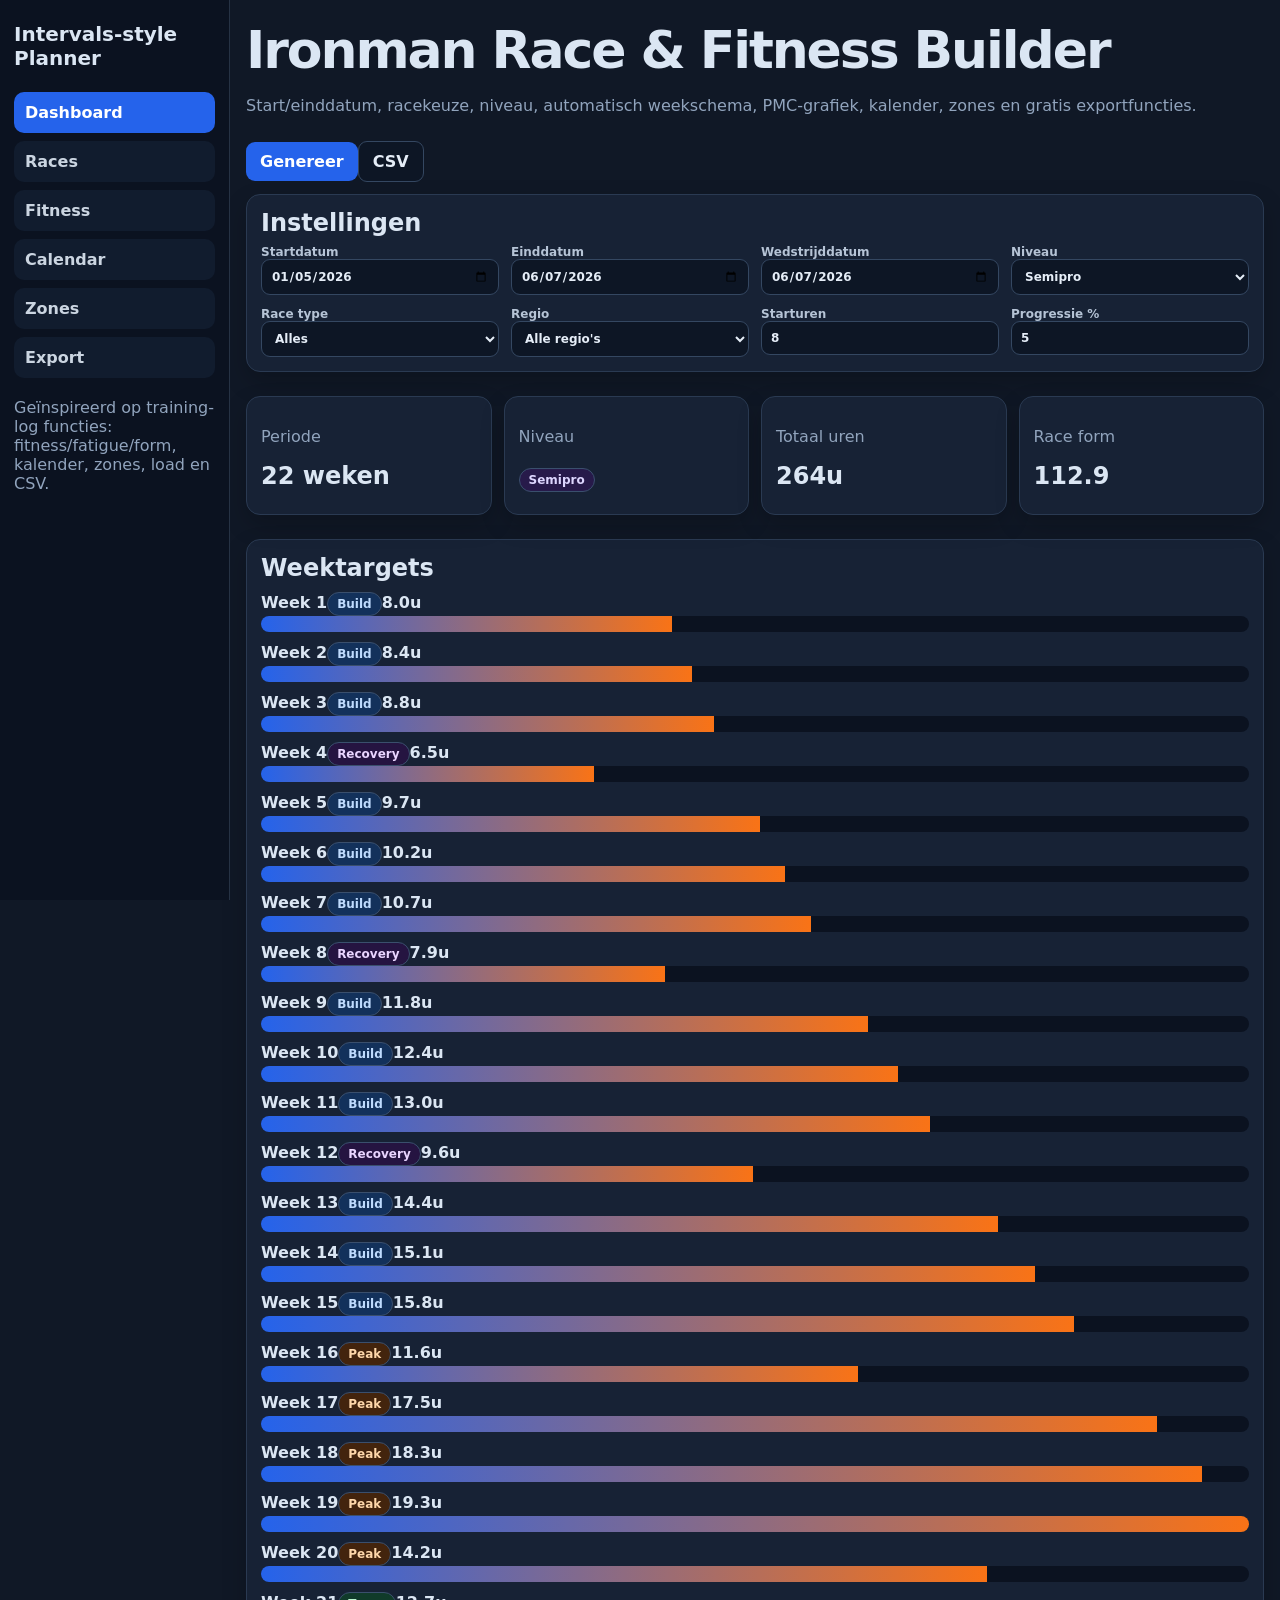
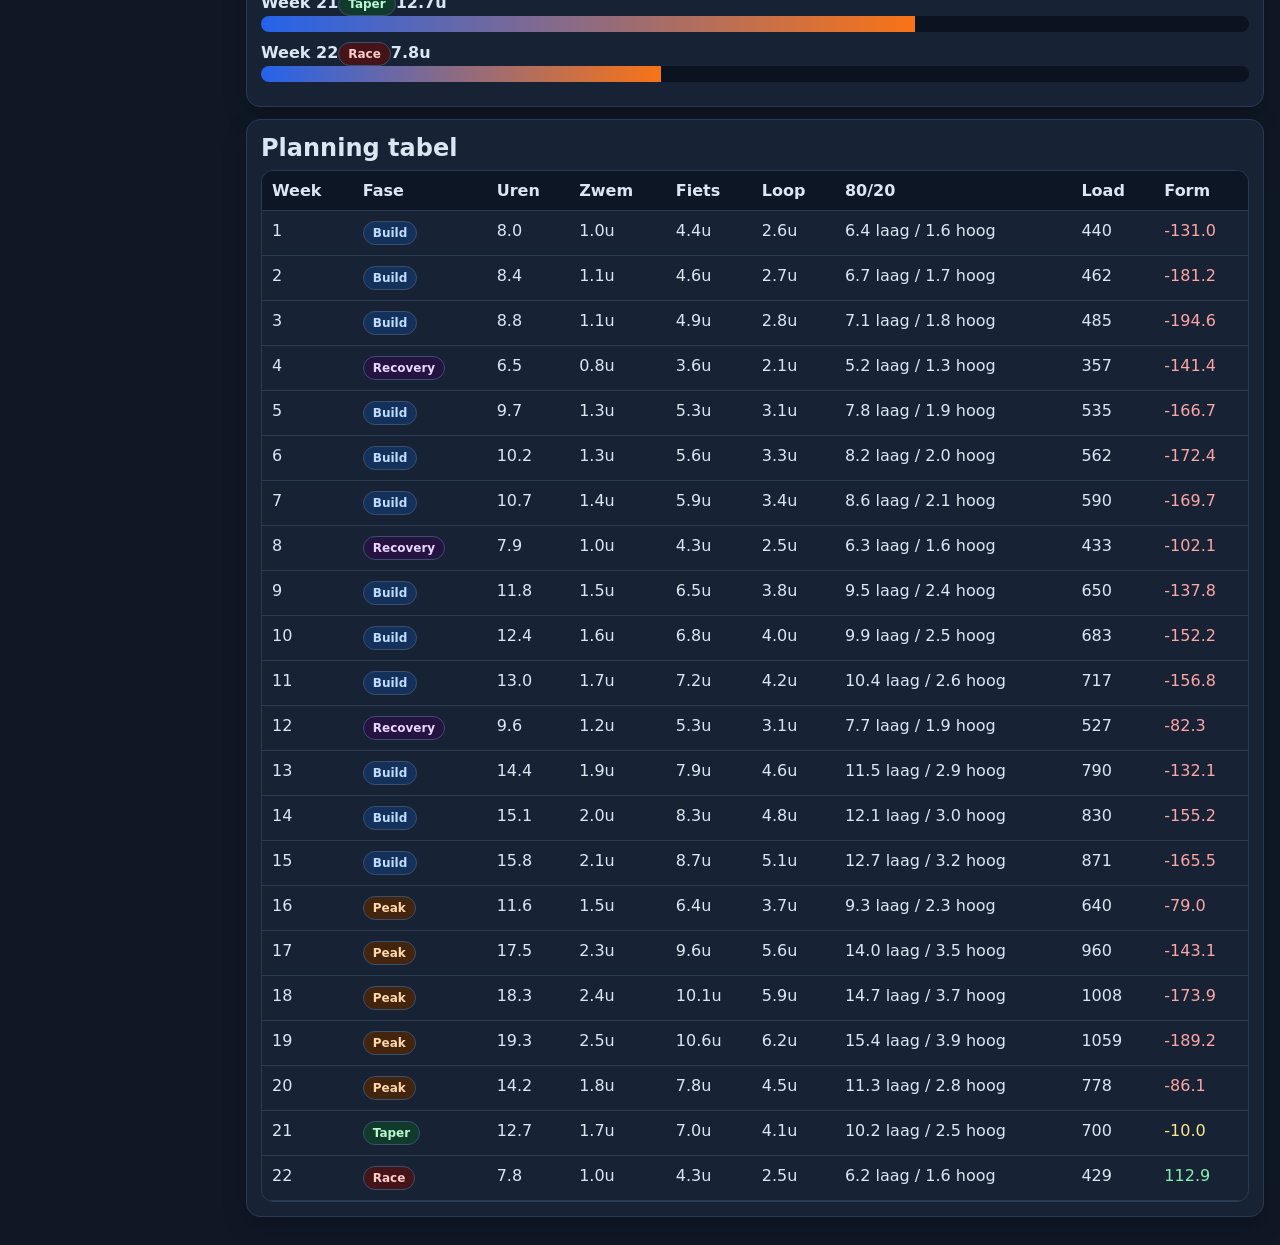
==== commit eb432d3b: "Add Intervals-style fitness layout and free training features" ====
--- a/race-planner/index.html
+++ b/race-planner/index.html
@@ -1 +1 @@
-<!doctype html><html lang="nl"><head><meta charset="utf-8"><meta name="viewport" content="width=device-width,initial-scale=1"><title>Race Planner</title><style>*{box-sizing:border-box}body{margin:0;background:#f8fafc;color:#0f172a;font-family:system-ui}.wrap{max-width:1180px;margin:auto;padding:18px}.hero,details{background:#fff;border:1px solid #e2e8f0;border-radius:24px;box-shadow:0 10px 30px #0f172a12}.hero{padding:28px}details{margin-top:14px;overflow:hidden}summary{cursor:pointer;list-style:none;padding:18px;font-weight:900;display:flex;justify-content:space-between;gap:12px;align-items:center}summary::-webkit-details-marker{display:none}summary:after{content:'+';background:#020617;color:#fff;border-radius:99px;width:28px;height:28px;display:grid;place-items:center}details[open] summary:after{content:'−'}.content{padding:0 18px 18px}.card{background:#fff;border:1px solid #e2e8f0;border-radius:18px;padding:14px;margin-top:10px}h1{font-size:clamp(34px,7vw,64px);line-height:.95;margin:8px 0 12px;letter-spacing:-.05em}h2{margin:0}.grid{display:grid;gap:12px}.g4{grid-template-columns:repeat(4,1fr)}.g3{grid-template-columns:repeat(3,1fr)}.row{display:flex;gap:10px;flex-wrap:wrap;align-items:center}.between{display:flex;justify-content:space-between;gap:12px;align-items:center}p{color:#64748b}input,select,button{font:inherit;border:1px solid #e2e8f0;border-radius:12px;background:#fff}input,select{padding:10px;width:100%}button{cursor:pointer;font-weight:900}.btn{background:#020617;color:white;border:0;padding:12px 16px}.btn2{padding:12px 16px}.badge{border:1px solid #cbd5e1;border-radius:99px;padding:5px 10px;font-size:12px;font-weight:900;display:inline-flex}.Full{background:#fee2e2;color:#991b1b}.Half{background:#dbeafe;color:#1e40af}.T100{background:#fef3c7;color:#92400e}.Beginner{background:#dcfce7;color:#166534}.Semipro{background:#ede9fe;color:#6d28d9}.Pro{background:#fce7f3;color:#be185d}.Build{background:#eff6ff;color:#1e40af}.Peak{background:#fff7ed;color:#c2410c}.Recovery{background:#faf5ff;color:#7e22ce}.Taper{background:#ecfdf5;color:#047857}.Race{background:#fef2f2;color:#b91c1c}.barbg{height:18px;background:#e2e8f0;border-radius:99px;overflow:hidden}.bar{height:100%;background:linear-gradient(90deg,#2563eb,#f97316)}table{width:100%;border-collapse:collapse;min-width:780px}th,td{padding:10px;border-bottom:1px solid #e2e8f0;text-align:left}th{background:#f1f5f9}.table{overflow:auto;border:1px solid #e2e8f0;border-radius:14px}@media(max-width:850px){.g4,.g3{grid-template-columns:1fr}.between,summary{display:block}}</style></head><body><main class="wrap"><section class="hero"><b>Ironman / 70.3 / T100 Planner</b><h1>Race selector + planning generator</h1><p>Alles is inklapbaar: instellingen, races, dashboard, weektargets, weekdetails en tabel.</p><div class="row"><button class="btn" onclick="generatePlan()">Genereer planning</button><button class="btn2" onclick="exportCsv()">CSV export</button><button class="btn2" onclick="toggleAll(true)">Alles open</button><button class="btn2" onclick="toggleAll(false)">Alles dicht</button></div></section><details open><summary><h2>Instellingen</h2><span class="badge">datums + niveau</span></summary><div class="content"><div class="grid g4"><label>Startdatum<input id="startDate" type="date" value="2026-01-05"></label><label>Einddatum<input id="endDate" type="date" value="2026-06-07"></label><label>Wedstrijddatum<input id="raceDate" type="date" value="2026-06-07"></label><label>Niveau<select id="level" onchange="render()"><option>Beginner</option><option selected>Semipro</option><option>Pro</option></select></label><label>Type<select id="raceType" onchange="render()"><option value="all">Alles</option><option value="Full">IRONMAN full</option><option value="Half">70.3 / halve afstand</option><option value="T100">T100</option></select></label><label>Regio<select id="region" onchange="render()"><option value="all">Alle regio's</option><option>Europe</option><option>North America</option><option>South America</option><option>Asia-Pacific</option><option>Middle East</option><option>Africa</option></select></label><label>Progressie %<input id="progression" type="number" value="5" step="0.5"></label><label>Starturen<input id="startHours" type="number" value="8" step="0.5"></label></div></div></details><details><summary><h2>Wedstrijd kiezen</h2><span id="raceCount" class="badge"></span></summary><div class="content"><div class="grid g4"><label>Naam<input id="customName" placeholder="Eigen race"></label><label>Datum<input id="customDate" type="date"></label><label>Type<select id="customType"><option>Full</option><option>Half</option><option>T100</option></select></label><label>Regio<select id="customRegion"><option>Europe</option><option>North America</option><option>South America</option><option>Asia-Pacific</option><option>Middle East</option><option>Africa</option></select></label></div><button class="btn2" onclick="addRace()" style="margin-top:12px">+ eigen race toevoegen</button><div id="raceList" class="grid g3" style="margin-top:12px"></div></div></details><details open><summary><h2>Dashboard</h2><span id="advice" class="badge"></span></summary><div class="content"><div class="grid g4" id="stats"></div></div></details><details open><summary><h2>Weektargets</h2><span class="badge">inklapbare grafiek</span></summary><div class="content" id="bars"></div></details><details><summary><h2>Planning per week</h2><span class="badge">alle weken inklapbaar</span></summary><div class="content" id="weekCards"></div></details><details><summary><h2>Planning tabel</h2><span class="badge">tabel</span></summary><div class="content"><div class="table" id="table"></div></div></details></main><script>const raceRows=[['IRONMAN Hamburg','2026-06-07','Full','Europe'],['IRONMAN Frankfurt','2026-06-28','Full','Europe'],['IRONMAN Copenhagen','2026-08-16','Full','Europe'],['IRONMAN Barcelona','2026-10-04','Full','Europe'],['IRONMAN Texas','2026-04-18','Full','North America'],['IRONMAN Lake Placid','2026-07-19','Full','North America'],['IRONMAN Florida','2026-11-07','Full','North America'],['IRONMAN New Zealand','2026-03-07','Full','Asia-Pacific'],['IRONMAN South Africa','2026-03-29','Full','Africa'],['IRONMAN 70.3 Marbella','2026-04-26','Half','Europe'],['IRONMAN 70.3 Venice-Jesolo','2026-05-03','Half','Europe'],['IRONMAN 70.3 Aix-en-Provence','2026-05-17','Half','Europe'],['IRONMAN 70.3 Westfriesland','2026-06-28','Half','Europe'],['IRONMAN 70.3 Knokke-Heist','2026-09-20','Half','Europe'],['IRONMAN 70.3 Oceanside','2026-04-04','Half','North America'],['IRONMAN 70.3 Texas','2026-04-19','Half','North America'],['IRONMAN 70.3 Boulder','2026-08-01','Half','North America'],['IRONMAN 70.3 Geelong','2026-03-22','Half','Asia-Pacific'],['T100 Gold Coast','2026-03-21','T100','Asia-Pacific'],['T100 Singapore','2026-04-25','T100','Asia-Pacific'],['T100 Spain','2026-05-23','T100','Europe'],['T100 San Francisco','2026-06-06','T100','North America'],['T100 Vancouver','2026-08-15','T100','North America'],['T100 French Riviera','2026-09-19','T100','Europe'],['T100 Dubai','2026-11-12','T100','Middle East'],['T100 Qatar Final','2026-12-11','T100','Middle East']];const baseRaces=raceRows.map((r,i)=>({id:i+1,name:r[0],date:r[1],type:r[2],region:r[3]}));let custom=[],plan=[];const weeks=(a,b)=>Math.max(1,Math.ceil(Math.max(1,(new Date(b)-new Date(a))/86400000)/7));const fmt=x=>new Intl.DateTimeFormat('nl-NL',{day:'2-digit',month:'short',year:'numeric'}).format(new Date(x));function allRaces(){return baseRaces.concat(custom)}function filtered(){return allRaces().filter(r=>(raceType.value==='all'||r.type===raceType.value)&&(region.value==='all'||r.region===region.value)).sort((a,b)=>a.date.localeCompare(b.date))}function levelFactor(){return level.value==='Beginner'?.72:level.value==='Pro'?1.28:1}function typeFactor(t){return t==='Full'?1:t==='Half'?.62:.72}function selectRace(id){const r=allRaces().find(x=>x.id==id);if(!r)return;raceDate.value=r.date;raceType.value=r.type;region.value=r.region;render()}function addRace(){if(!customName.value||!customDate.value)return;custom.push({id:1000+custom.length,name:customName.value,date:customDate.value,type:customType.value,region:customRegion.value});customName.value='';customDate.value='';render()}function generatePlan(){const n=weeks(startDate.value,endDate.value),base=Number(startHours.value)*levelFactor()*typeFactor(raceType.value==='all'?'Full':raceType.value),prog=Number(progression.value)/100;plan=[];for(let i=0;i<n;i++){let h=base*Math.pow(1+prog,i),phase='Build';if((i+1)%4===0){h*=.7;phase='Recovery'}if(i>=n-2){h*=i===n-1?.35:.6;phase=i===n-1?'Race':'Taper'}else if(i>n*.65)phase='Peak';plan.push({week:i+1,phase,hours:h,swim:h*.13,bike:h*.55,run:h*.32,low:h*.8,high:h*.2,load:Math.round(h*55)})}render()}function renderRaces(){const list=filtered();raceCount.textContent=list.length+' races';raceList.innerHTML=list.map(r=>`<button class="card" onclick="selectRace(${r.id})"><div class="between"><b>${r.name}</b><span class="badge ${r.type}">${r.type}</span></div><p>${fmt(r.date)} · ${r.region}</p></button>`).join('')}function renderStats(){const total=plan.reduce((a,w)=>a+w.hours,0),race=allRaces().find(r=>r.date===raceDate.value);stats.innerHTML=[['Periode',weeks(startDate.value,endDate.value)+' weken'],['Niveau',`<span class="badge ${level.value}">${level.value}</span>`],['Race',race?race.name:'eigen datum'],['Totaal uren',Math.round(total)+'u']].map(x=>`<div class="card"><p>${x[0]}</p><h2>${x[1]}</h2></div>`).join('');advice.textContent='Alles is inklapbaar'}function renderPlan(){const max=Math.max(1,...plan.map(w=>w.hours));bars.innerHTML=plan.map(w=>`<details><summary><b>Week ${w.week}</b><span class="badge ${w.phase}">${w.phase}</span><b>${w.hours.toFixed(1)}u</b></summary><div class="content"><div class="barbg"><div class="bar" style="width:${Math.max(4,w.hours/max*100)}%"></div></div><div class="grid g4"><div class="card"><p>Zwem</p><h3>${w.swim.toFixed(1)}u</h3></div><div class="card"><p>Fiets</p><h3>${w.bike.toFixed(1)}u</h3></div><div class="card"><p>Loop</p><h3>${w.run.toFixed(1)}u</h3></div><div class="card"><p>80/20</p><h3>${w.low.toFixed(1)} / ${w.high.toFixed(1)}u</h3></div></div></div></details>`).join('');weekCards.innerHTML=plan.map(w=>`<details><summary><b>Week ${w.week}</b><span class="badge ${w.phase}">${w.phase}</span><b>${w.hours.toFixed(1)}u</b></summary><div class="content"><pre>Week ${w.week}\n- Fase: ${w.phase}\n- Totaal: ${w.hours.toFixed(1)} uur\n- Zwemmen: ${w.swim.toFixed(1)} uur\n- Fietsen: ${w.bike.toFixed(1)} uur\n- Lopen: ${w.run.toFixed(1)} uur\n- Laag intensief: ${w.low.toFixed(1)} uur\n- Hoog intensief: ${w.high.toFixed(1)} uur\n- Load: ${w.load}</pre></div></details>`).join('');table.innerHTML='<table><thead><tr><th>Week</th><th>Fase</th><th>Uren</th><th>Zwem</th><th>Fiets</th><th>Loop</th><th>80/20</th><th>Load</th></tr></thead><tbody>'+plan.map(w=>`<tr><td>${w.week}</td><td><span class="badge ${w.phase}">${w.phase}</span></td><td>${w.hours.toFixed(1)}</td><td>${w.swim.toFixed(1)}u</td><td>${w.bike.toFixed(1)}u</td><td>${w.run.toFixed(1)}u</td><td>${w.low.toFixed(1)}u laag / ${w.high.toFixed(1)}u hoog</td><td>${w.load}</td></tr>`).join('')+'</tbody></table>'}function exportCsv(){const rows=[['Week','Fase','Uren','Swim','Bike','Run','Low','High','Load'],...plan.map(w=>[w.week,w.phase,w.hours.toFixed(1),w.swim.toFixed(1),w.bike.toFixed(1),w.run.toFixed(1),w.low.toFixed(1),w.high.toFixed(1),w.load])];const a=document.createElement('a');a.href=URL.createObjectURL(new Blob([rows.map(r=>r.join(',')).join('\n')],{type:'text/csv'}));a.download='triathlon_training_plan.csv';a.click()}function toggleAll(open){document.querySelectorAll('details').forEach(x=>x.open=open)}function resetAll(){custom=[];plan=[];generatePlan()}function render(){renderRaces();renderStats();renderPlan()}console.assert(weeks('2026-01-01','2026-01-15')===2,'weeks calc');console.assert(baseRaces.some(r=>r.type==='T100'),'T100 races exist');generatePlan();</script></body></html>+<!doctype html><html lang="nl"><head><meta charset="utf-8"><meta name="viewport" content="width=device-width,initial-scale=1"><title>Ironman Fitness Planner</title><style>*{box-sizing:border-box}body{margin:0;background:#101826;color:#dbe6f3;font-family:system-ui,-apple-system,Segoe UI,sans-serif}.app{display:grid;grid-template-columns:230px 1fr;min-height:100vh}.side{background:#0b1220;border-right:1px solid #263244;padding:14px;position:sticky;top:0;height:100vh}.brand{font-weight:900;font-size:20px;margin:8px 0 18px}.nav button{width:100%;margin:4px 0;padding:11px;border:0;border-radius:10px;background:#111c2e;color:#cbd5e1;text-align:left;font-weight:800}.nav button.active{background:#2563eb;color:white}.main{padding:16px;max-width:1320px}.top{display:flex;gap:10px;flex-wrap:wrap;align-items:center;justify-content:space-between}.card{background:#172235;border:1px solid #2a3a52;border-radius:14px;padding:14px;margin:12px 0;box-shadow:0 10px 24px #0003}.grid{display:grid;gap:12px}.g4{grid-template-columns:repeat(4,1fr)}.g3{grid-template-columns:repeat(3,1fr)}.g2{grid-template-columns:repeat(2,1fr)}h1{font-size:clamp(28px,5vw,52px);margin:4px 0 8px;letter-spacing:-.04em}h2{margin:0 0 8px}p,.muted{color:#91a4bd}label{font-size:12px;font-weight:900;color:#b6c4d6}input,select,button,textarea{font:inherit;border:1px solid #344761;border-radius:9px;background:#0d1625;color:#e5edf7}input,select,textarea{padding:9px;width:100%}button{cursor:pointer;font-weight:900}.btn{background:#2563eb;color:white;border:0;padding:10px 14px}.btn2{padding:10px 14px}.pill{display:inline-flex;border:1px solid #3a4f6d;border-radius:99px;padding:4px 9px;font-size:12px;font-weight:900}.Full{background:#3b1218;color:#fecaca}.Half{background:#112b55;color:#bfdbfe}.T100{background:#3b2d0b;color:#fde68a}.Beginner{background:#12351f;color:#bbf7d0}.Semipro{background:#271a4a;color:#ddd6fe}.Pro{background:#4a1230;color:#fbcfe8}.Build{background:#13315b;color:#bfdbfe}.Peak{background:#43240d;color:#fed7aa}.Recovery{background:#251441;color:#e9d5ff}.Taper{background:#103b2a;color:#bbf7d0}.Race{background:#451418;color:#fecaca}.Good{color:#86efac}.Bad{color:#fca5a5}.Warn{color:#fde68a}.chart{height:270px;border:1px solid #2a3a52;border-radius:12px;background:linear-gradient(#142033,#101827);position:relative;overflow:hidden}.barbg{height:16px;background:#0b1220;border-radius:99px;overflow:hidden}.bar{height:100%;background:linear-gradient(90deg,#2563eb,#f97316)}table{width:100%;border-collapse:collapse;min-width:900px}th,td{padding:10px;border-bottom:1px solid #2a3a52;text-align:left;vertical-align:top}th{background:#0d1625}.table{overflow:auto;border:1px solid #2a3a52;border-radius:12px}.cal{display:grid;grid-template-columns:repeat(7,1fr);gap:8px}.day{min-height:92px;background:#0d1625;border:1px solid #2a3a52;border-radius:10px;padding:7px}.dot{height:7px;border-radius:99px;margin-top:6px}.swim{background:#38bdf8}.bike{background:#a78bfa}.run{background:#34d399}.racecard{background:#0d1625;border:1px solid #2a3a52;border-radius:12px;padding:12px;text-align:left;width:100%}.hidden{display:none}pre{white-space:pre-wrap;background:#0b1220;border:1px solid #2a3a52;border-radius:12px;padding:12px;color:#dbe6f3}@media(max-width:900px){.app{grid-template-columns:1fr}.side{position:relative;height:auto}.g4,.g3,.g2{grid-template-columns:1fr}.cal{grid-template-columns:1fr}}</style></head><body><div class="app"><aside class="side"><div class="brand">Intervals-style Planner</div><div class="nav"><button class="active" onclick="showTab('dashboard',this)">Dashboard</button><button onclick="showTab('races',this)">Races</button><button onclick="showTab('fitness',this)">Fitness</button><button onclick="showTab('calendar',this)">Calendar</button><button onclick="showTab('zones',this)">Zones</button><button onclick="showTab('export',this)">Export</button></div><p class="muted">Geïnspireerd op training-log functies: fitness/fatigue/form, kalender, zones, load en CSV.</p></aside><main class="main"><section class="top"><div><h1>Ironman Race & Fitness Builder</h1><p>Start/einddatum, racekeuze, niveau, automatisch weekschema, PMC-grafiek, kalender, zones en gratis exportfuncties.</p></div><div class="row"><button class="btn" onclick="generatePlan()">Genereer</button><button class="btn2" onclick="exportCsv()">CSV</button></div></section><section id="dashboard" class="tab"><div class="card"><h2>Instellingen</h2><div class="grid g4"><label>Startdatum<input id="startDate" type="date" value="2026-01-05"></label><label>Einddatum<input id="endDate" type="date" value="2026-06-07"></label><label>Wedstrijddatum<input id="raceDate" type="date" value="2026-06-07"></label><label>Niveau<select id="level" onchange="generatePlan()"><option>Beginner</option><option selected>Semipro</option><option>Pro</option></select></label><label>Race type<select id="raceType" onchange="render()"><option value="all">Alles</option><option value="Full">IRONMAN full</option><option value="Half">70.3 / halve afstand</option><option value="T100">T100</option></select></label><label>Regio<select id="region" onchange="renderRaces()"><option value="all">Alle regio's</option><option>Europe</option><option>North America</option><option>South America</option><option>Asia-Pacific</option><option>Middle East</option><option>Africa</option></select></label><label>Starturen<input id="startHours" type="number" value="8" step="0.5"></label><label>Progressie %<input id="progression" type="number" value="5" step="0.5"></label></div></div><div class="grid g4" id="stats"></div><div class="card"><h2>Weektargets</h2><div id="bars"></div></div><div class="card"><h2>Planning tabel</h2><div class="table" id="planTable"></div></div></section><section id="races" class="tab hidden"><div class="card"><h2>Race database</h2><p>Vaste lijst met full distance, 70.3 en T100 races. Klik om wedstrijd te selecteren.</p><div class="grid g4"><label>Eigen race naam<input id="customName" placeholder="Bijv. Challenge Roth"></label><label>Datum<input id="customDate" type="date"></label><label>Type<select id="customType"><option>Full</option><option>Half</option><option>T100</option></select></label><label>Regio<select id="customRegion"><option>Europe</option><option>North America</option><option>South America</option><option>Asia-Pacific</option><option>Middle East</option><option>Africa</option></select></label></div><button class="btn2" style="margin-top:10px" onclick="addRace()">+ eigen race</button></div><div class="grid g3" id="raceList"></div></section><section id="fitness" class="tab hidden"><div class="grid g4" id="fitnessStats"></div><div class="card"><h2>Fitness / Fatigue / Form</h2><div class="chart"><svg id="pmc" viewBox="0 0 1000 270" preserveAspectRatio="none" width="100%" height="100%"></svg></div><p class="muted">Fitness = CTL schatting, Fatigue = ATL schatting, Form = CTL - ATL.</p></div><div class="card"><h2>Power / FTP schatting</h2><div class="grid g4"><label>Beste 60 sec watt<input id="p60" type="number" value="470"></label><label>Beste 5 min watt<input id="p5" type="number" value="390"></label><label>Beste 20 min watt<input id="p20" type="number" value="327"></label><label>Gewicht kg<input id="weight" type="number" value="82.2" step="0.1"></label></div><button class="btn2" onclick="renderFitness()" style="margin-top:10px">Bereken FTP</button><div id="ftpBox" class="grid g4" style="margin-top:12px"></div></div></section><section id="calendar" class="tab hidden"><div class="card"><h2>Calendar training log</h2><div class="cal" id="calendarGrid"></div></div></section><section id="zones" class="tab hidden"><div class="card"><h2>Time in zones</h2><p>Gratis functie: verdeling per intensiteit op basis van 80/20 model en weekload.</p><div class="grid g2"><div id="zoneBars"></div><div><h2>Interval detectie simulatie</h2><p class="muted">Voeg handmatig een workout in; blokken met hoog watt/tempo worden als interval gemarkeerd.</p><textarea id="workoutText" rows="8">Bike\n- 20m 190W\n- 3x 10m 240W\n- 5m easy\nRun\n- 6x 1km 4:30/km pace</textarea><button class="btn2" onclick="detectIntervals()" style="margin-top:10px">Detecteer intervallen</button><pre id="intervalResult"></pre></div></div></div></section><section id="export" class="tab hidden"><div class="card"><h2>Export</h2><p>Download je planning als CSV of kopieer weekregels naar Intervals.icu.</p><button class="btn" onclick="exportCsv()">Download CSV</button><pre id="copyText"></pre></div></section></main></div><script>const raceRows=[['IRONMAN Hamburg','2026-06-07','Full','Europe'],['IRONMAN Frankfurt','2026-06-28','Full','Europe'],['IRONMAN Copenhagen','2026-08-16','Full','Europe'],['IRONMAN Barcelona','2026-10-04','Full','Europe'],['IRONMAN Wales','2026-09-06','Full','Europe'],['IRONMAN Italy Emilia-Romagna','2026-09-19','Full','Europe'],['IRONMAN Portugal-Cascais','2026-10-17','Full','Europe'],['IRONMAN Texas','2026-04-18','Full','North America'],['IRONMAN Lake Placid','2026-07-19','Full','North America'],['IRONMAN Florida','2026-11-07','Full','North America'],['IRONMAN New Zealand','2026-03-07','Full','Asia-Pacific'],['IRONMAN South Africa','2026-03-29','Full','Africa'],['IRONMAN 70.3 Marbella','2026-04-26','Half','Europe'],['IRONMAN 70.3 Venice-Jesolo','2026-05-03','Half','Europe'],['IRONMAN 70.3 Aix-en-Provence','2026-05-17','Half','Europe'],['IRONMAN 70.3 Westfriesland','2026-06-28','Half','Europe'],['IRONMAN 70.3 Knokke-Heist','2026-09-20','Half','Europe'],['IRONMAN 70.3 Oceanside','2026-04-04','Half','North America'],['IRONMAN 70.3 Texas','2026-04-19','Half','North America'],['IRONMAN 70.3 Boulder','2026-08-01','Half','North America'],['IRONMAN 70.3 Geelong','2026-03-22','Half','Asia-Pacific'],['T100 Gold Coast','2026-03-21','T100','Asia-Pacific'],['T100 Singapore','2026-04-25','T100','Asia-Pacific'],['T100 Spain','2026-05-23','T100','Europe'],['T100 San Francisco','2026-06-06','T100','North America'],['T100 Vancouver','2026-08-15','T100','North America'],['T100 French Riviera','2026-09-19','T100','Europe'],['T100 Dubai','2026-11-12','T100','Middle East'],['T100 Qatar Final','2026-12-11','T100','Middle East']];const baseRaces=raceRows.map((r,i)=>({id:i+1,name:r[0],date:r[1],type:r[2],region:r[3]}));let custom=[],plan=[];const el=id=>document.getElementById(id);function weeks(a,b){return Math.max(1,Math.ceil(Math.max(1,(new Date(b)-new Date(a))/86400000)/7))}function fmt(x){return new Intl.DateTimeFormat('nl-NL',{day:'2-digit',month:'short',year:'numeric'}).format(new Date(x))}function allRaces(){return baseRaces.concat(custom)}function filtered(){return allRaces().filter(r=>(raceType.value==='all'||r.type===raceType.value)&&(region.value==='all'||r.region===region.value)).sort((a,b)=>a.date.localeCompare(b.date))}function levelFactor(){return level.value==='Beginner'?.72:level.value==='Pro'?1.28:1}function typeFactor(t){return t==='Full'?1:t==='Half'?.62:.72}function selectedType(){return raceType.value==='all'?'Full':raceType.value}function generatePlan(){const n=weeks(startDate.value,endDate.value),base=Number(startHours.value)*levelFactor()*typeFactor(selectedType()),prog=Number(progression.value)/100;let ctl=50,atl=52;plan=[];for(let i=0;i<n;i++){let h=base*Math.pow(1+prog,i),phase='Build';if((i+1)%4===0){h*=.7;phase='Recovery'}if(i>=n-2){h*=i===n-1?.35:.6;phase=i===n-1?'Race':'Taper'}else if(i>n*.65)phase='Peak';const load=Math.round(h*55),swim=h*.13,bike=h*.55,run=h*.32;ctl=ctl+(load-ctl)/6;atl=atl+(load-atl)/2;plan.push({week:i+1,phase,hours:h,swim,bike,run,low:h*.8,high:h*.2,load,ctl,atl,form:ctl-atl})}render()}function renderStats(){const t=plan.reduce((a,w)=>a+w.hours,0),load=plan.reduce((a,w)=>a+w.load,0),last=plan.at(-1)||{};stats.innerHTML=[['Periode',weeks(startDate.value,endDate.value)+' weken'],['Niveau',`<span class="pill ${level.value}">${level.value}</span>`],['Totaal uren',Math.round(t)+'u'],['Race form',`${(last.form||0).toFixed(1)}`]].map(x=>`<div class="card"><p>${x[0]}</p><h2>${x[1]}</h2></div>`).join('')}function renderRaces(){raceList.innerHTML=filtered().map(r=>`<button class="racecard" onclick="selectRace(${r.id})"><div class="between"><b>${r.name}</b><span class="pill ${r.type}">${r.type}</span></div><p>${fmt(r.date)} · ${r.region}</p></button>`).join('')}function selectRace(id){const r=allRaces().find(x=>x.id==id);raceDate.value=r.date;raceType.value=r.type;region.value=r.region;render();showTab('dashboard')}function addRace(){if(!customName.value||!customDate.value)return;custom.push({id:1000+custom.length,name:customName.value,date:customDate.value,type:customType.value,region:customRegion.value});customName.value='';customDate.value='';render()}function renderPlan(){const max=Math.max(1,...plan.map(w=>w.hours));bars.innerHTML=plan.map(w=>`<div style="margin:10px 0"><div class="between"><b>Week ${w.week}</b><span class="pill ${w.phase}">${w.phase}</span><b>${w.hours.toFixed(1)}u</b></div><div class="barbg"><div class="bar" style="width:${Math.max(4,w.hours/max*100)}%"></div></div></div>`).join('');planTable.innerHTML='<table><thead><tr><th>Week</th><th>Fase</th><th>Uren</th><th>Zwem</th><th>Fiets</th><th>Loop</th><th>80/20</th><th>Load</th><th>Form</th></tr></thead><tbody>'+plan.map(w=>`<tr><td>${w.week}</td><td><span class="pill ${w.phase}">${w.phase}</span></td><td>${w.hours.toFixed(1)}</td><td>${w.swim.toFixed(1)}u</td><td>${w.bike.toFixed(1)}u</td><td>${w.run.toFixed(1)}u</td><td>${w.low.toFixed(1)} laag / ${w.high.toFixed(1)} hoog</td><td>${w.load}</td><td class="${w.form>-5?'Good':w.form<-20?'Bad':'Warn'}">${w.form.toFixed(1)}</td></tr>`).join('')+'</tbody></table>';copyText.textContent=plan.map(w=>`Week ${w.week} - ${w.phase}\n- Swim ${w.swim.toFixed(1)}h\n- Bike ${w.bike.toFixed(1)}h\n- Run ${w.run.toFixed(1)}h\n- Load ${w.load}`).join('\n\n')}function renderFitness(){const last=plan.at(-1)||{ctl:0,atl:0,form:0},p60=Number(el('p60')?.value||470),p20=Number(el('p20')?.value||327),kg=Number(el('weight')?.value||82.2),ftp=Math.round(Math.max(p20*.95,p60*.75));if(ftpBox)ftpBox.innerHTML=[['FTP estimate',ftp+' W'],['W/kg',(ftp/kg).toFixed(2)],['Fitness CTL',last.ctl.toFixed(1)],['Form',last.form.toFixed(1)]].map(x=>`<div class="card"><p>${x[0]}</p><h2>${x[1]}</h2></div>`).join('');drawPmc()}function drawPmc(){const svg=pmc;if(!svg)return;const max=Math.max(100,...plan.flatMap(w=>[w.ctl,w.atl]));function pts(key){return plan.map((w,i)=>`${i/(Math.max(1,plan.length-1))*1000},${250-(w[key]/max)*220}`).join(' ')}svg.innerHTML=`<polyline points="${pts('atl')}" fill="none" stroke="#f97316" stroke-width="4"/><polyline points="${pts('ctl')}" fill="none" stroke="#38bdf8" stroke-width="4"/><line x1="0" y1="250" x2="1000" y2="250" stroke="#334155"/><text x="20" y="25" fill="#38bdf8">Fitness</text><text x="120" y="25" fill="#f97316">Fatigue</text>`}function renderCalendar(){const days=[];plan.forEach(w=>{days.push(`<div class="day"><b>W${w.week}</b><p>${w.phase}<br>${w.hours.toFixed(1)}u</p><div class="dot swim" style="width:${Math.min(100,w.swim*25)}%"></div><div class="dot bike" style="width:${Math.min(100,w.bike*10)}%"></div><div class="dot run" style="width:${Math.min(100,w.run*18)}%"></div></div>`)});calendarGrid.innerHTML=days.join('')}function renderZones(){const total=plan.reduce((a,w)=>a+w.hours,0),low=total*.8,high=total*.2;zoneBars.innerHTML=[['Z1/Z2 laag',low,'#34d399'],['Z3 tempo',high*.35,'#facc15'],['Z4 drempel',high*.45,'#fb923c'],['Z5 VO2',high*.2,'#f87171']].map(z=>`<div class="card"><div class="between"><b>${z[0]}</b><span>${z[1].toFixed(1)}u</span></div><div class="barbg"><div style="height:100%;width:${Math.max(4,z[1]/Math.max(1,total)*100)}%;background:${z[2]}"></div></div></div>`).join('')}function detectIntervals(){const lines=workoutText.value.split('\n');intervalResult.textContent=lines.map(l=>(/x|240W|4:30|interval/i.test(l)?'INTERVAL  '+l:'easy      '+l)).join('\n')}function exportCsv(){const rows=[['Week','Fase','Uren','Swim','Bike','Run','Low','High','Load','CTL','ATL','Form'],...plan.map(w=>[w.week,w.phase,w.hours.toFixed(1),w.swim.toFixed(1),w.bike.toFixed(1),w.run.toFixed(1),w.low.toFixed(1),w.high.toFixed(1),w.load,w.ctl.toFixed(1),w.atl.toFixed(1),w.form.toFixed(1)])];const a=document.createElement('a');a.href=URL.createObjectURL(new Blob([rows.map(r=>r.join(',')).join('\n')],{type:'text/csv'}));a.download='triathlon_fitness_plan.csv';a.click()}function showTab(id,btn){document.querySelectorAll('.tab').forEach(t=>t.classList.add('hidden'));el(id).classList.remove('hidden');document.querySelectorAll('.nav button').forEach(b=>b.classList.remove('active'));if(btn)btn.classList.add('active');if(id==='fitness')renderFitness();if(id==='calendar')renderCalendar();if(id==='zones')renderZones()}function render(){renderRaces();renderStats();renderPlan();renderFitness();renderCalendar();renderZones()}console.assert(weeks('2026-01-01','2026-01-15')===2,'weeks calc');console.assert(baseRaces.some(r=>r.type==='T100'),'T100 exists');console.assert(baseRaces.some(r=>r.type==='Half'),'Half exists');generatePlan();</script></body></html>
